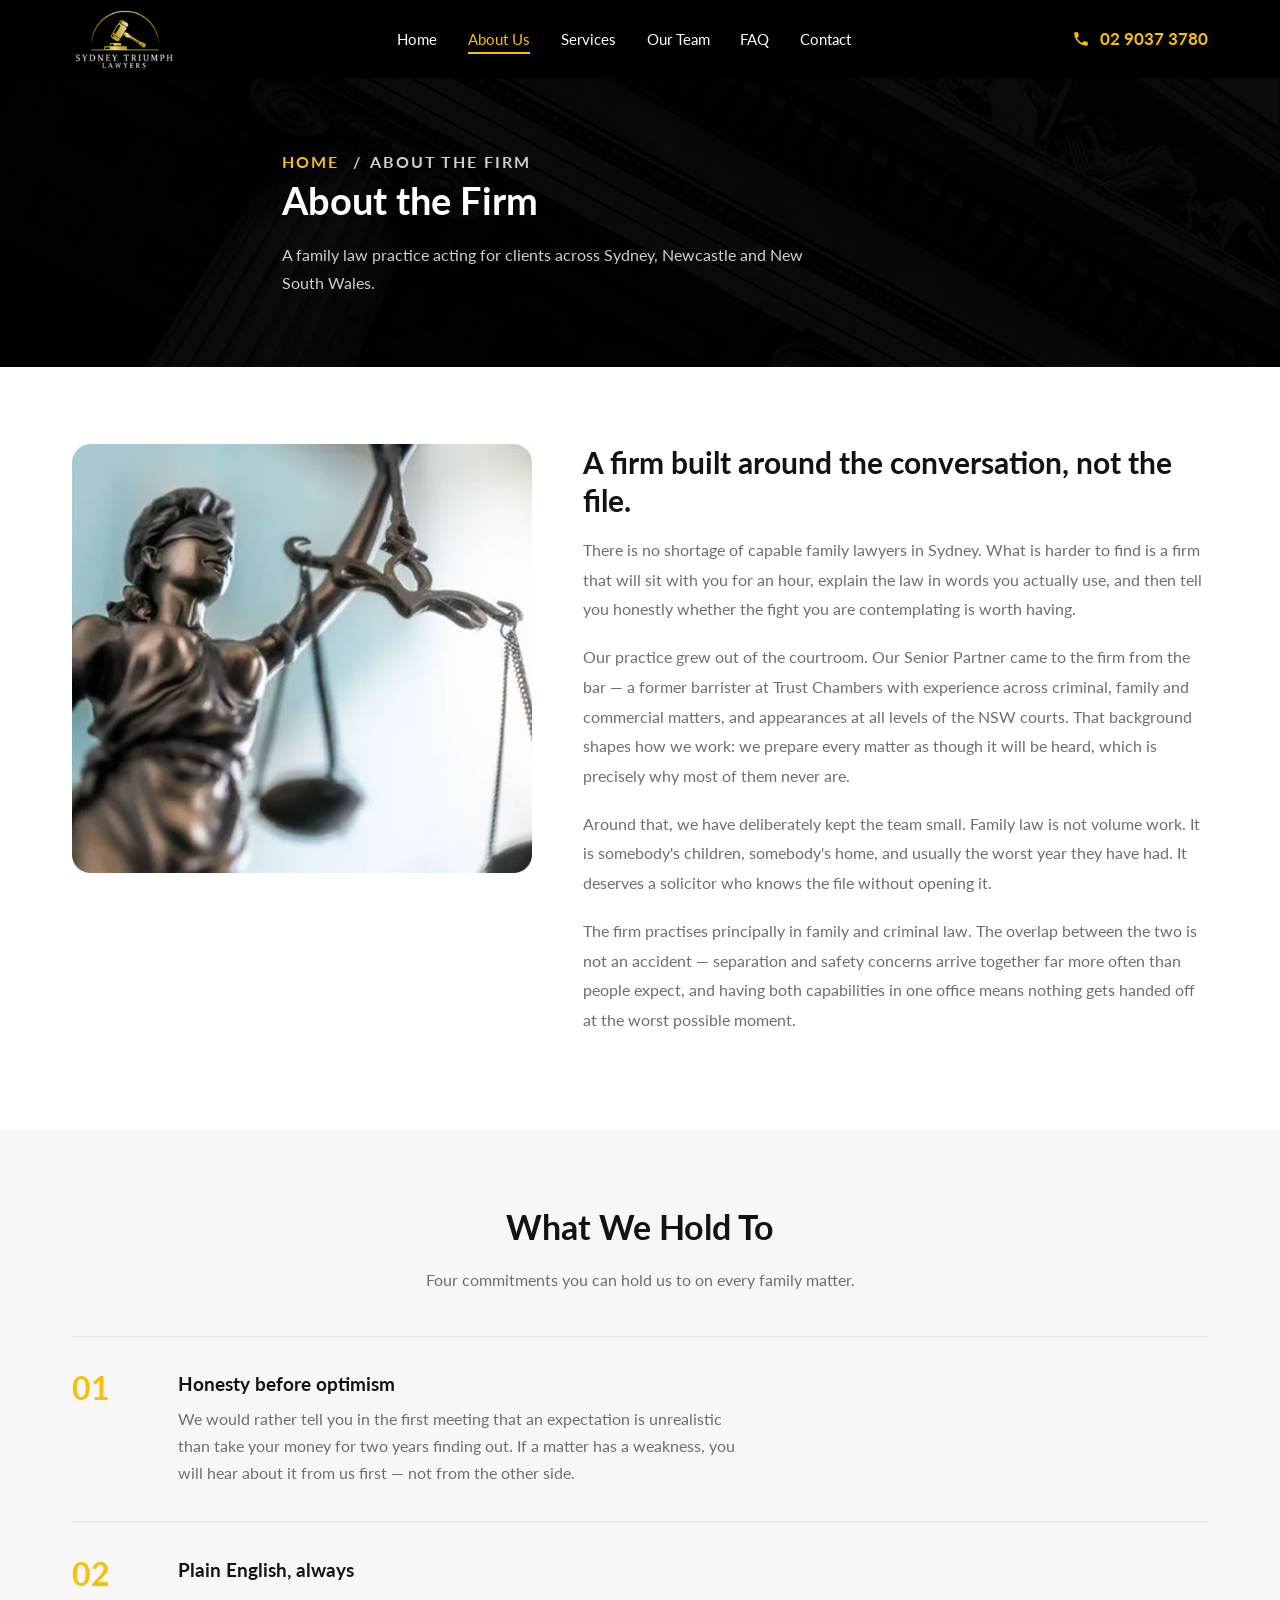
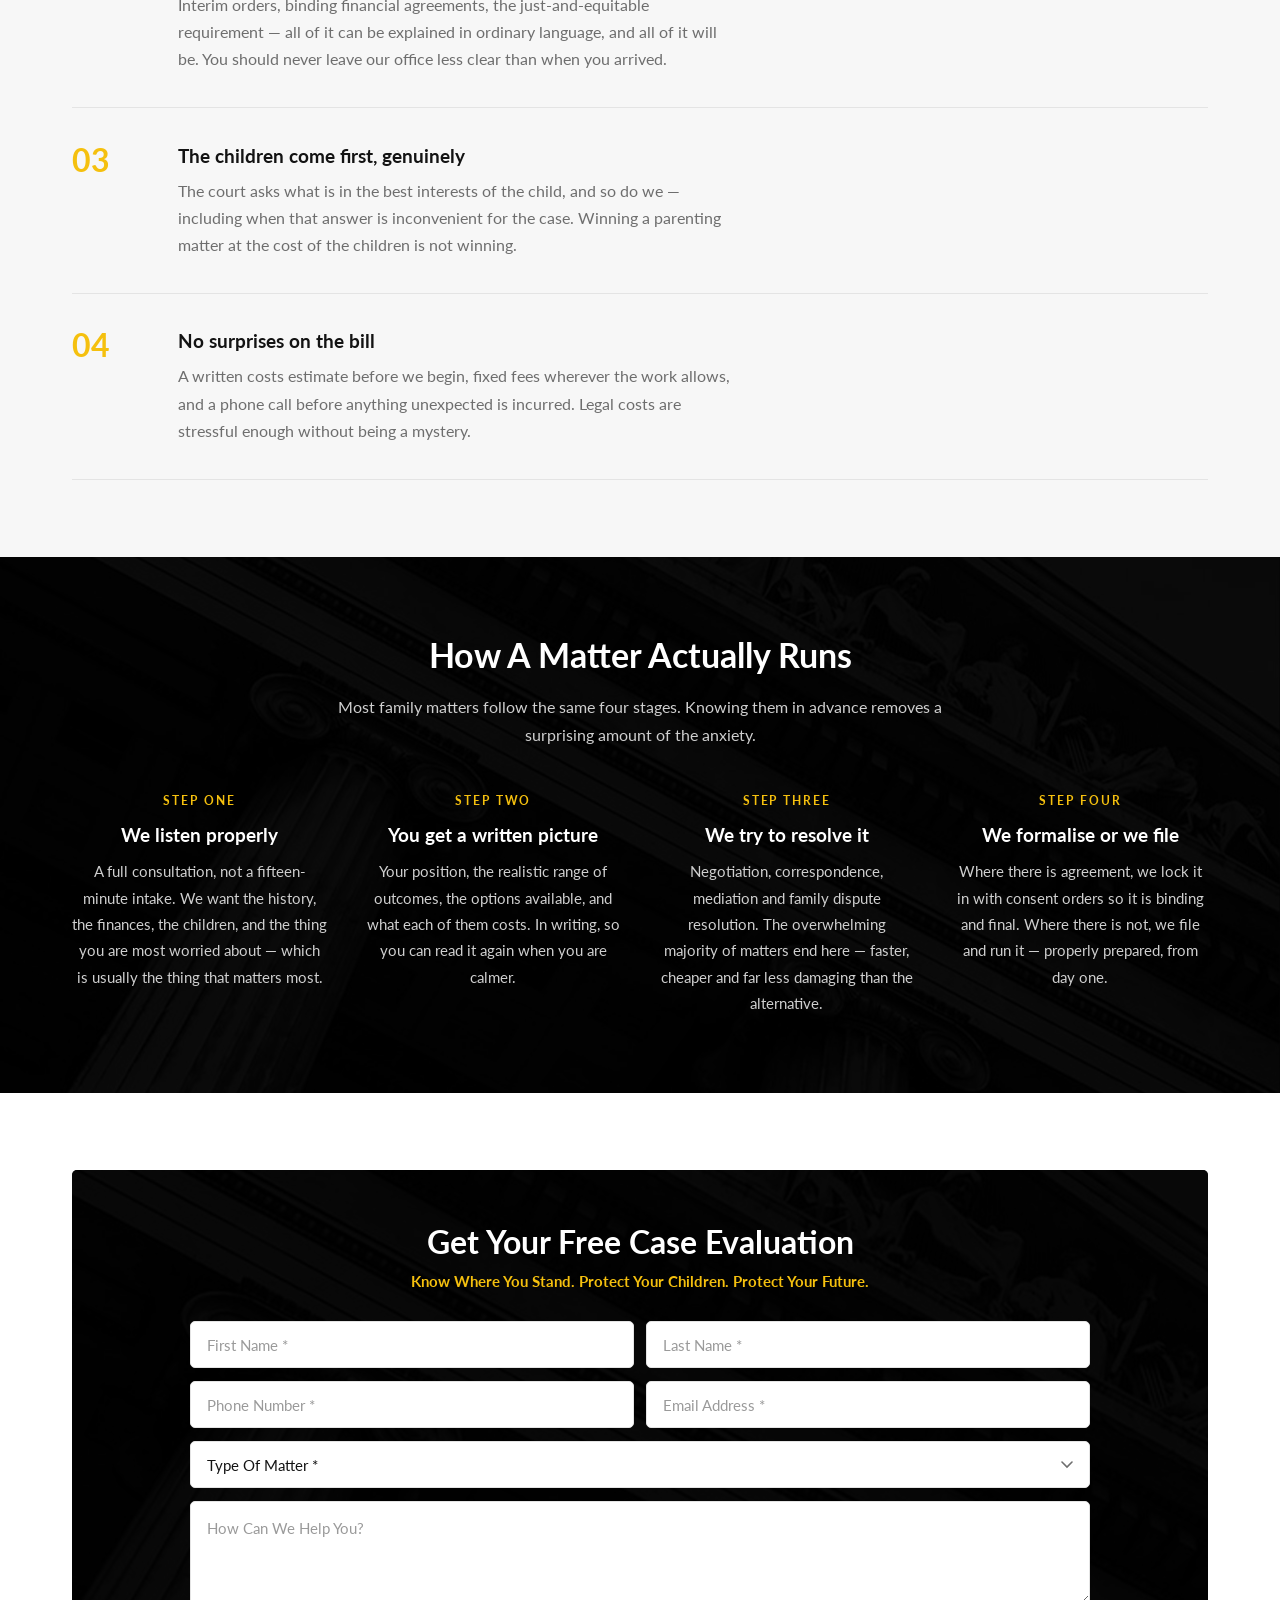
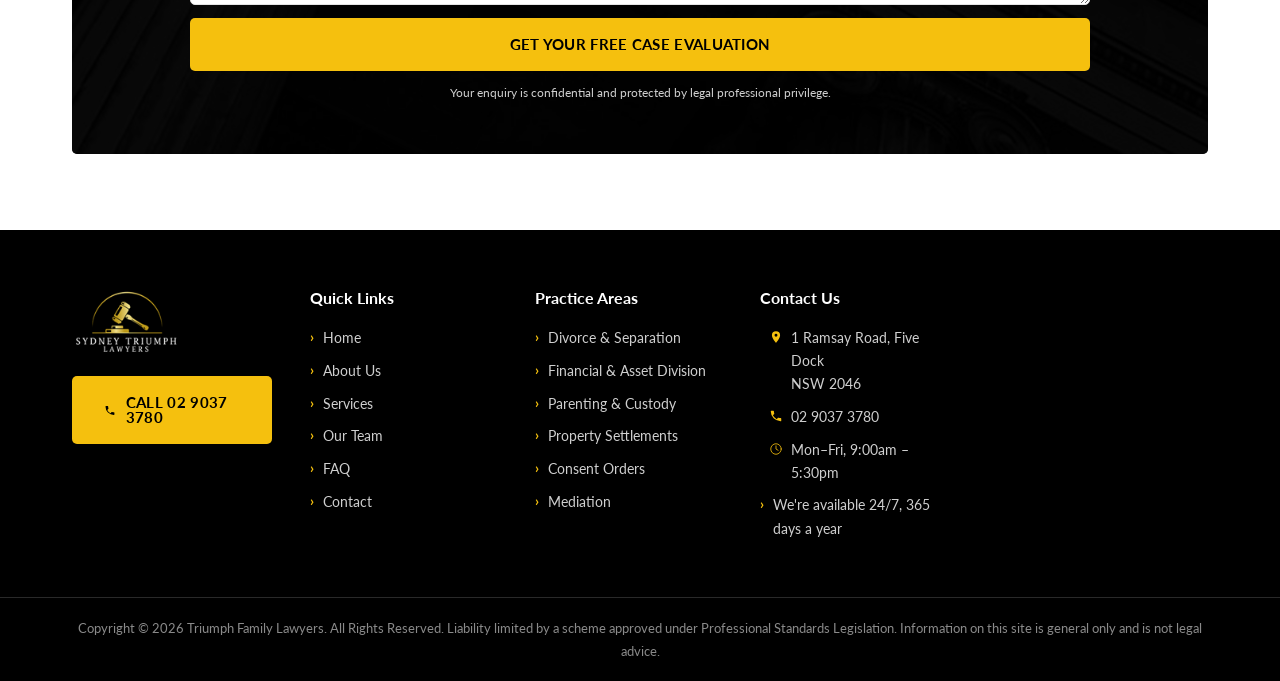
==== about-the-firm/index.html @ 1bc76409 "Replace the intro image placeholders The homepage and About page were showing a dark "image to be su" ====
<!DOCTYPE html>
<html lang="en-US">
<head>
<meta charset="UTF-8">
<meta name="viewport" content="width=device-width, initial-scale=1">
<link rel="profile" href="https://gmpg.org/xfn/11">
<title>About the Firm &#8211; Triumph Family Lawyers</title>
<meta name='robots' content='max-image-preview:large' />
<meta name="robots" content="noindex, nofollow, noarchive">
<link rel='dns-prefetch' href='http://fonts.googleapis.com/' />
<link href='https://fonts.gstatic.com' crossorigin rel='preconnect' />
<style id="wp-img-auto-sizes-contain-inline-css">
img:is([sizes=auto i],[sizes^="auto," i]){contain-intrinsic-size:3000px 1500px}
/*# sourceURL=wp-img-auto-sizes-contain-inline-css */
</style>
<style id="wp-emoji-styles-inline-css">

	img.wp-smiley, img.emoji {
		display: inline !important;
		border: none !important;
		box-shadow: none !important;
		height: 1em !important;
		width: 1em !important;
		margin: 0 0.07em !important;
		vertical-align: -0.1em !important;
		background: none !important;
		padding: 0 !important;
	}
/*# sourceURL=wp-emoji-styles-inline-css */
</style>
<style id="wp-block-library-inline-css">
/**
 * Colors
 */
/**
 * Typography
 */
/**
 * SCSS Variables.
 *
 * Please use variables from this sheet to ensure consistency across the UI.
 * Don't add to this sheet unless you're pretty sure the value will be reused in many places.
 * For example, don't add rules to this sheet that affect block visuals. It's purely for UI.
 */
/**
 * Fonts & basic variables.
 */
/**
 * Typography
 */
/**
 * Grid System.
 * https://make.wordpress.org/design/2019/10/31/proposal-a-consistent-spacing-system-for-wordpress/
 */
/**
 * Radius scale.
 */
/**
 * Elevation scale.
 */
/**
 * Dimensions.
 */
/**
 * Mobile specific styles
 */
/**
 * Editor styles.
 */
/**
 * Block & Editor UI.
 */
/**
 * Block paddings.
 */
/**
 * React Native specific.
 * These variables do not appear to be used anywhere else.
 */
/**
 * Breakpoints & Media Queries
 */
/**
*  Converts a hex value into the rgb equivalent.
*
* @param {string} hex - the hexadecimal value to convert
* @return {string} comma separated rgb values
*/
/**
 * Long content fade mixin
 *
 * Creates a fading overlay to signify that the content is longer
 * than the space allows.
 */
/**
 * Breakpoint mixins
 */
/**
 * Focus styles.
 */
/**
 * Applies editor left position to the selector passed as argument
 */
/**
 * Styles that are reused verbatim in a few places
 */
/**
 * Allows users to opt-out of animations via OS-level preferences.
 */
/**
 * Reset default styles for JavaScript UI based pages.
 * This is a WP-admin agnostic reset
 */
/**
 * Reset the WP Admin page styles for Gutenberg-like pages.
 */
/**
 * Creates a checkerboard pattern background to indicate transparency.
 * @param {String} $size - The size of the squares in the checkerboard pattern. Default is 12px.
 */
:root {
  --wp-block-synced-color: #7a00df;
  --wp-block-synced-color--rgb: 122, 0, 223;
  --wp-bound-block-color: var(--wp-block-synced-color);
  --wp-editor-canvas-background: #ddd;
  --wp-admin-theme-color: #007cba;
  --wp-admin-theme-color--rgb: 0, 124, 186;
  --wp-admin-theme-color-darker-10: rgb(0, 107, 160.5);
  --wp-admin-theme-color-darker-10--rgb: 0, 107, 160.5;
  --wp-admin-theme-color-darker-20: #005a87;
  --wp-admin-theme-color-darker-20--rgb: 0, 90, 135;
  --wp-admin-border-width-focus: 2px;
}
@media (min-resolution: 192dpi) {
  :root {
    --wp-admin-border-width-focus: 1.5px;
  }
}

/**
 * Element styles.
 */
.wp-element-button {
  cursor: pointer;
}

:root .has-very-light-gray-background-color {
  background-color: #eee;
}
:root .has-very-dark-gray-background-color {
  background-color: #313131;
}
:root .has-very-light-gray-color {
  color: #eee;
}
:root .has-very-dark-gray-color {
  color: #313131;
}
:root {
  /* stylelint-disable @stylistic/function-comma-space-after -- We can not use spacing because of WP multi site kses rule. */
}
:root .has-vivid-green-cyan-to-vivid-cyan-blue-gradient-background {
  background: linear-gradient(135deg, rgb(0, 208, 132) 0%, rgb(6, 147, 227) 100%);
}
:root .has-purple-crush-gradient-background {
  background: linear-gradient(135deg, rgb(52, 226, 228) 0%, rgb(71, 33, 251) 50%, rgb(171, 29, 254) 100%);
}
:root .has-hazy-dawn-gradient-background {
  background: linear-gradient(135deg, rgb(250, 172, 168) 0%, rgb(218, 208, 236) 100%);
}
:root .has-subdued-olive-gradient-background {
  background: linear-gradient(135deg, rgb(250, 250, 225) 0%, rgb(103, 166, 113) 100%);
}
:root .has-atomic-cream-gradient-background {
  background: linear-gradient(135deg, rgb(253, 215, 154) 0%, rgb(0, 74, 89) 100%);
}
:root .has-nightshade-gradient-background {
  background: linear-gradient(135deg, rgb(51, 9, 104) 0%, rgb(49, 205, 207) 100%);
}
:root .has-midnight-gradient-background {
  background: linear-gradient(135deg, rgb(2, 3, 129) 0%, rgb(40, 116, 252) 100%);
}
:root {
  /* stylelint-enable @stylistic/function-comma-space-after */
  --wp--preset--font-size--normal: 16px;
  --wp--preset--font-size--huge: 42px;
}

.has-regular-font-size {
  font-size: 1em;
}

.has-larger-font-size {
  font-size: 2.625em;
}

.has-normal-font-size {
  font-size: var(--wp--preset--font-size--normal);
}

.has-huge-font-size {
  font-size: var(--wp--preset--font-size--huge);
}

:root .has-text-align-center {
  text-align: center;
}

:root .has-text-align-left {
  /*rtl:ignore*/
  text-align: left;
}

:root .has-text-align-right {
  /*rtl:ignore*/
  text-align: right;
}

.has-fit-text {
  white-space: nowrap !important;
}

#end-resizable-editor-section {
  display: none;
}

.aligncenter {
  clear: both;
}

.items-justified-left {
  justify-content: flex-start;
}

.items-justified-center {
  justify-content: center;
}

.items-justified-right {
  justify-content: flex-end;
}

.items-justified-space-between {
  justify-content: space-between;
}

.screen-reader-text {
  border: 0;
  clip-path: inset(50%);
  height: 1px;
  margin: -1px;
  overflow: hidden;
  padding: 0;
  position: absolute;
  width: 1px;
  word-wrap: normal !important;
}

.screen-reader-text:focus {
  background-color: #ddd;
  clip-path: none;
  color: #444;
  display: block;
  font-size: 1em;
  height: auto;
  left: 5px;
  line-height: normal;
  padding: 15px 23px 14px;
  text-decoration: none;
  top: 5px;
  width: auto;
  z-index: 100000;
}

/**
 * The following provide a simple means of applying a default border style when
 * a user first makes a selection in the border block support panel.
 * This prevents issues such as where the user could set a border width
 * and see no border due there being no border style set.
 *
 * This is intended to be removed once intelligent defaults can be set while
 * making border selections via the block support.
 *
 * See: https://github.com/WordPress/gutenberg/pull/33743
 */
html :where(.has-border-color) {
  border-style: solid;
}

html :where([style*=border-color]) {
  border-style: solid;
}

html :where([style*=border-top-color]) {
  border-top-style: solid;
}

html :where([style*=border-right-color]) {
  /*rtl:ignore*/
  border-right-style: solid;
}

html :where([style*=border-bottom-color]) {
  border-bottom-style: solid;
}

html :where([style*=border-left-color]) {
  /*rtl:ignore*/
  border-left-style: solid;
}

html :where([style*=border-width]) {
  border-style: solid;
}

html :where([style*=border-top-width]) {
  border-top-style: solid;
}

html :where([style*=border-right-width]) {
  /*rtl:ignore*/
  border-right-style: solid;
}

html :where([style*=border-bottom-width]) {
  border-bottom-style: solid;
}

html :where([style*=border-left-width]) {
  /*rtl:ignore*/
  border-left-style: solid;
}

/**
 * Provide baseline responsiveness for images.
 */
html :where(img[class*=wp-image-]) {
  height: auto;
  max-width: 100%;
}

/**
 * Reset user agent styles for figure element margins.
 */
:where(figure) {
  margin: 0 0 1em 0;
}

html :where(.is-position-sticky) {
  /* stylelint-disable length-zero-no-unit -- 0px is set explicitly so that it can be used in a calc value. */
  --wp-admin--admin-bar--position-offset: var(--wp-admin--admin-bar--height, 0px);
  /* stylelint-enable length-zero-no-unit */
}

@media screen and (max-width: 600px) {
  html :where(.is-position-sticky) {
    /* stylelint-disable length-zero-no-unit -- 0px is set explicitly so that it can be used in a calc value. */
    --wp-admin--admin-bar--position-offset: 0px;
    /* stylelint-enable length-zero-no-unit */
  }
}

/*# sourceURL=/wp-includes/css/dist/block-library/common.css */
</style>
<style id="classic-theme-styles-inline-css">
/**
 * These rules are needed for backwards compatibility.
 * They should match the button element rules in the base theme.json file.
 */
.wp-block-button__link {
	color: #ffffff;
	background-color: #32373c;
	border-radius: 9999px; /* 100% causes an oval, but any explicit but really high value retains the pill shape. */

	/* This needs a low specificity so it won't override the rules from the button element if defined in theme.json. */
	box-shadow: none;
	text-decoration: none;

	/* The extra 2px are added to size solids the same as the outline versions.*/
	padding: calc(0.667em + 2px) calc(1.333em + 2px);

	font-size: 1.125em;
}

.wp-block-file__button {
	background: #32373c;
	color: #ffffff;
	text-decoration: none;
}

/*# sourceURL=/wp-includes/css/classic-themes.css */
</style>

<style id="global-styles-inline-css">
:root{--wp--preset--aspect-ratio--square: 1;--wp--preset--aspect-ratio--4-3: 4/3;--wp--preset--aspect-ratio--3-4: 3/4;--wp--preset--aspect-ratio--3-2: 3/2;--wp--preset--aspect-ratio--2-3: 2/3;--wp--preset--aspect-ratio--16-9: 16/9;--wp--preset--aspect-ratio--9-16: 9/16;--wp--preset--color--black: #000000;--wp--preset--color--cyan-bluish-gray: #abb8c3;--wp--preset--color--white: #ffffff;--wp--preset--color--pale-pink: #f78da7;--wp--preset--color--vivid-red: #cf2e2e;--wp--preset--color--luminous-vivid-orange: #ff6900;--wp--preset--color--luminous-vivid-amber: #fcb900;--wp--preset--color--light-green-cyan: #7bdcb5;--wp--preset--color--vivid-green-cyan: #00d084;--wp--preset--color--pale-cyan-blue: #8ed1fc;--wp--preset--color--vivid-cyan-blue: #0693e3;--wp--preset--color--vivid-purple: #9b51e0;--wp--preset--gradient--vivid-cyan-blue-to-vivid-purple: linear-gradient(135deg,rgb(6,147,227) 0%,rgb(155,81,224) 100%);--wp--preset--gradient--light-green-cyan-to-vivid-green-cyan: linear-gradient(135deg,rgb(122,220,180) 0%,rgb(0,208,130) 100%);--wp--preset--gradient--luminous-vivid-amber-to-luminous-vivid-orange: linear-gradient(135deg,rgb(252,185,0) 0%,rgb(255,105,0) 100%);--wp--preset--gradient--luminous-vivid-orange-to-vivid-red: linear-gradient(135deg,rgb(255,105,0) 0%,rgb(207,46,46) 100%);--wp--preset--gradient--very-light-gray-to-cyan-bluish-gray: linear-gradient(135deg,rgb(238,238,238) 0%,rgb(169,184,195) 100%);--wp--preset--gradient--cool-to-warm-spectrum: linear-gradient(135deg,rgb(74,234,220) 0%,rgb(151,120,209) 20%,rgb(207,42,186) 40%,rgb(238,44,130) 60%,rgb(251,105,98) 80%,rgb(254,248,76) 100%);--wp--preset--gradient--blush-light-purple: linear-gradient(135deg,rgb(255,206,236) 0%,rgb(152,150,240) 100%);--wp--preset--gradient--blush-bordeaux: linear-gradient(135deg,rgb(254,205,165) 0%,rgb(254,45,45) 50%,rgb(107,0,62) 100%);--wp--preset--gradient--luminous-dusk: linear-gradient(135deg,rgb(255,203,112) 0%,rgb(199,81,192) 50%,rgb(65,88,208) 100%);--wp--preset--gradient--pale-ocean: linear-gradient(135deg,rgb(255,245,203) 0%,rgb(182,227,212) 50%,rgb(51,167,181) 100%);--wp--preset--gradient--electric-grass: linear-gradient(135deg,rgb(202,248,128) 0%,rgb(113,206,126) 100%);--wp--preset--gradient--midnight: linear-gradient(135deg,rgb(2,3,129) 0%,rgb(40,116,252) 100%);--wp--preset--font-size--small: 13px;--wp--preset--font-size--medium: 20px;--wp--preset--font-size--large: 36px;--wp--preset--font-size--x-large: 42px;--wp--preset--spacing--20: 0.44rem;--wp--preset--spacing--30: 0.67rem;--wp--preset--spacing--40: 1rem;--wp--preset--spacing--50: 1.5rem;--wp--preset--spacing--60: 2.25rem;--wp--preset--spacing--70: 3.38rem;--wp--preset--spacing--80: 5.06rem;--wp--preset--shadow--natural: 6px 6px 9px rgba(0, 0, 0, 0.2);--wp--preset--shadow--deep: 12px 12px 50px rgba(0, 0, 0, 0.4);--wp--preset--shadow--sharp: 6px 6px 0px rgba(0, 0, 0, 0.2);--wp--preset--shadow--outlined: 6px 6px 0px -3px rgb(255, 255, 255), 6px 6px rgb(0, 0, 0);--wp--preset--shadow--crisp: 6px 6px 0px rgb(0, 0, 0);}:where(body) { margin: 0; }:where(.is-layout-flex){gap: 0.5em;}:where(.is-layout-grid){gap: 0.5em;}body .is-layout-flex{display: flex;}.is-layout-flex{flex-wrap: wrap;align-items: center;}.is-layout-flex > :is(*, div){margin: 0;}body .is-layout-grid{display: grid;}.is-layout-grid > :is(*, div){margin: 0;}body{padding-top: 0px;padding-right: 0px;padding-bottom: 0px;padding-left: 0px;}:root :where(.wp-element-button, .wp-block-button__link){background-color: #32373c;border-width: 0;color: #fff;font-family: inherit;font-size: inherit;font-style: inherit;font-weight: inherit;letter-spacing: inherit;line-height: inherit;padding-top: calc(0.667em + 2px);padding-right: calc(1.333em + 2px);padding-bottom: calc(0.667em + 2px);padding-left: calc(1.333em + 2px);text-decoration: none;text-transform: inherit;}.has-black-color{color: var(--wp--preset--color--black) !important;}.has-cyan-bluish-gray-color{color: var(--wp--preset--color--cyan-bluish-gray) !important;}.has-white-color{color: var(--wp--preset--color--white) !important;}.has-pale-pink-color{color: var(--wp--preset--color--pale-pink) !important;}.has-vivid-red-color{color: var(--wp--preset--color--vivid-red) !important;}.has-luminous-vivid-orange-color{color: var(--wp--preset--color--luminous-vivid-orange) !important;}.has-luminous-vivid-amber-color{color: var(--wp--preset--color--luminous-vivid-amber) !important;}.has-light-green-cyan-color{color: var(--wp--preset--color--light-green-cyan) !important;}.has-vivid-green-cyan-color{color: var(--wp--preset--color--vivid-green-cyan) !important;}.has-pale-cyan-blue-color{color: var(--wp--preset--color--pale-cyan-blue) !important;}.has-vivid-cyan-blue-color{color: var(--wp--preset--color--vivid-cyan-blue) !important;}.has-vivid-purple-color{color: var(--wp--preset--color--vivid-purple) !important;}.has-black-background-color{background-color: var(--wp--preset--color--black) !important;}.has-cyan-bluish-gray-background-color{background-color: var(--wp--preset--color--cyan-bluish-gray) !important;}.has-white-background-color{background-color: var(--wp--preset--color--white) !important;}.has-pale-pink-background-color{background-color: var(--wp--preset--color--pale-pink) !important;}.has-vivid-red-background-color{background-color: var(--wp--preset--color--vivid-red) !important;}.has-luminous-vivid-orange-background-color{background-color: var(--wp--preset--color--luminous-vivid-orange) !important;}.has-luminous-vivid-amber-background-color{background-color: var(--wp--preset--color--luminous-vivid-amber) !important;}.has-light-green-cyan-background-color{background-color: var(--wp--preset--color--light-green-cyan) !important;}.has-vivid-green-cyan-background-color{background-color: var(--wp--preset--color--vivid-green-cyan) !important;}.has-pale-cyan-blue-background-color{background-color: var(--wp--preset--color--pale-cyan-blue) !important;}.has-vivid-cyan-blue-background-color{background-color: var(--wp--preset--color--vivid-cyan-blue) !important;}.has-vivid-purple-background-color{background-color: var(--wp--preset--color--vivid-purple) !important;}.has-black-border-color{border-color: var(--wp--preset--color--black) !important;}.has-cyan-bluish-gray-border-color{border-color: var(--wp--preset--color--cyan-bluish-gray) !important;}.has-white-border-color{border-color: var(--wp--preset--color--white) !important;}.has-pale-pink-border-color{border-color: var(--wp--preset--color--pale-pink) !important;}.has-vivid-red-border-color{border-color: var(--wp--preset--color--vivid-red) !important;}.has-luminous-vivid-orange-border-color{border-color: var(--wp--preset--color--luminous-vivid-orange) !important;}.has-luminous-vivid-amber-border-color{border-color: var(--wp--preset--color--luminous-vivid-amber) !important;}.has-light-green-cyan-border-color{border-color: var(--wp--preset--color--light-green-cyan) !important;}.has-vivid-green-cyan-border-color{border-color: var(--wp--preset--color--vivid-green-cyan) !important;}.has-pale-cyan-blue-border-color{border-color: var(--wp--preset--color--pale-cyan-blue) !important;}.has-vivid-cyan-blue-border-color{border-color: var(--wp--preset--color--vivid-cyan-blue) !important;}.has-vivid-purple-border-color{border-color: var(--wp--preset--color--vivid-purple) !important;}.has-vivid-cyan-blue-to-vivid-purple-gradient-background{background: var(--wp--preset--gradient--vivid-cyan-blue-to-vivid-purple) !important;}.has-light-green-cyan-to-vivid-green-cyan-gradient-background{background: var(--wp--preset--gradient--light-green-cyan-to-vivid-green-cyan) !important;}.has-luminous-vivid-amber-to-luminous-vivid-orange-gradient-background{background: var(--wp--preset--gradient--luminous-vivid-amber-to-luminous-vivid-orange) !important;}.has-luminous-vivid-orange-to-vivid-red-gradient-background{background: var(--wp--preset--gradient--luminous-vivid-orange-to-vivid-red) !important;}.has-very-light-gray-to-cyan-bluish-gray-gradient-background{background: var(--wp--preset--gradient--very-light-gray-to-cyan-bluish-gray) !important;}.has-cool-to-warm-spectrum-gradient-background{background: var(--wp--preset--gradient--cool-to-warm-spectrum) !important;}.has-blush-light-purple-gradient-background{background: var(--wp--preset--gradient--blush-light-purple) !important;}.has-blush-bordeaux-gradient-background{background: var(--wp--preset--gradient--blush-bordeaux) !important;}.has-luminous-dusk-gradient-background{background: var(--wp--preset--gradient--luminous-dusk) !important;}.has-pale-ocean-gradient-background{background: var(--wp--preset--gradient--pale-ocean) !important;}.has-electric-grass-gradient-background{background: var(--wp--preset--gradient--electric-grass) !important;}.has-midnight-gradient-background{background: var(--wp--preset--gradient--midnight) !important;}.has-small-font-size{font-size: var(--wp--preset--font-size--small) !important;}.has-medium-font-size{font-size: var(--wp--preset--font-size--medium) !important;}.has-large-font-size{font-size: var(--wp--preset--font-size--large) !important;}.has-x-large-font-size{font-size: var(--wp--preset--font-size--x-large) !important;}
/*# sourceURL=global-styles-inline-css */
</style>

<link rel='stylesheet' id='tfl-fonts-css' href='https://fonts.googleapis.com/css2?family=Lato:ital,wght@0,300;0,400;0,700;0,900;1,400&#038;display=swap' media='all' />
<link rel='stylesheet' id='tfl-theme-css' href='../wp-content/themes/triumph-family-law/assets/css/theme.css' media='all' />
<link rel='stylesheet' id='tfl-wp-css' href='../wp-content/themes/triumph-family-law/assets/css/wordpress.css' media='all' />
<link rel='stylesheet' id='tfl-style-css' href='../wp-content/themes/triumph-family-law/style.css' media='all' />
<meta name="generator" content="WordPress 7.0.4" />
<link rel="canonical" href="index.html" />
<link rel="icon" href="data:image/svg+xml,%3Csvg%20xmlns%3D%27http%3A%2F%2Fwww.w3.org%2F2000%2Fsvg%27%20viewBox%3D%270%200%2032%2032%27%3E%3Crect%20width%3D%2732%27%20height%3D%2732%27%20fill%3D%27%2523000%27%2F%3E%3Cpath%20d%3D%27M9%2010.5h14M16%2010.5v12%27%20stroke%3D%27%2523F5C00E%27%20stroke-width%3D%272.8%27%20stroke-linecap%3D%27round%27%2F%3E%3C%2Fsvg%3E">
<noscript><style>.rv{opacity:1;transform:none}</style></noscript>
<style id="core-block-supports-inline-css">
/**
 * Core styles: block-supports
 */

/*# sourceURL=core-block-supports-inline-css */
</style>

</head>

<body class="wp-singular page-template page-template-page-templates page-template-template-about page-template-page-templatestemplate-about-php page page-id-7 wp-embed-responsive wp-theme-triumph-family-law">

<a class="skip-link sr" href="index.html#content">Skip to content</a>


<header class="masthead">
	<div class="shell masthead__in">

					<a class="logo" href="../index.html" rel="home">
				<img src="../wp-content/themes/triumph-family-law/assets/images/main-logo.png"
				     alt="Triumph Family Lawyers" width="136" height="85">
			</a>
		
		
			<nav id="nav" class="nav" aria-label="Primary"><ul id="menu-primary" class="nav__list"><li id="menu-item-11" class="menu-item menu-item-type-post_type menu-item-object-page menu-item-home menu-item-11"><a href="../index.html">Home</a></li>
<li id="menu-item-12" class="menu-item menu-item-type-post_type menu-item-object-page current-menu-item page_item page-item-7 current_page_item menu-item-12"><a href="index.html" aria-current="page">About Us</a></li>
<li id="menu-item-13" class="menu-item menu-item-type-post_type menu-item-object-page menu-item-13"><a href="../family-law-services/index.html">Services</a></li>
<li id="menu-item-14" class="menu-item menu-item-type-post_type menu-item-object-page menu-item-14"><a href="../our-team/index.html">Our Team</a></li>
<li id="menu-item-15" class="menu-item menu-item-type-post_type menu-item-object-page menu-item-15"><a href="../faq/index.html">FAQ</a></li>
<li id="menu-item-16" class="menu-item menu-item-type-post_type menu-item-object-page menu-item-16"><a href="../contact/index.html">Contact</a></li>
</ul></nav>
		
		<a class="callnum" href="tel:+61290373780">
			<svg class="" width="18" height="18" viewBox="0 0 24 24" fill="currentColor" aria-hidden="true" focusable="false"><path d="M6.6 10.8a15.1 15.1 0 0 0 6.6 6.6l2.2-2.2c.3-.3.7-.4 1-.2 1.1.4 2.3.6 3.6.6.6 0 1 .4 1 1V20c0 .6-.4 1-1 1A17 17 0 0 1 3 4c0-.6.4-1 1-1h3.4c.6 0 1 .4 1 1 0 1.2.2 2.4.6 3.6.1.3 0 .7-.2 1l-2.2 2.2z"/></svg>			02 9037 3780		</a>

					<button class="burger" type="button" aria-label="Menu" aria-expanded="false" aria-controls="nav">
				<span></span><span></span><span></span>
			</button>
		
	</div>
</header>

<main id="content">

<section class="banner" style="background-image:url('../wp-content/themes/triumph-family-law/assets/images/sections-bg.jpg')">
	<div class="shell banner__in">
					<p class="crumbs">
				<a href="../index.html">Home</a>
				<span>/</span>About the Firm			</p>
		
		<h1>About the Firm</h1>

					<p>A family law practice acting for clients across Sydney, Newcastle and New South Wales.</p>
			</div>
</section>

	<section class="band">
		<div class="shell intro">

			<div class="intro__media rv">
														<img src="../wp-content/themes/triumph-family-law/assets/images/intro.jpg"
					     alt="Triumph Family Lawyers" loading="lazy">
							</div>

			<div class="intro__body prose rv rv-d1">
				
					<h2>A firm built around the conversation, not the file.</h2>

					<p>There is no shortage of capable family lawyers in Sydney. What is harder to find is a firm that will sit with you for an hour, explain the law in words you actually use, and then tell you honestly whether the fight you are contemplating is worth having.</p>

					<p>Our practice grew out of the courtroom. Our Senior Partner came to the firm from the bar — a former barrister at Trust Chambers with experience across criminal, family and commercial matters, and appearances at all levels of the NSW courts. That background shapes how we work: we prepare every matter as though it will be heard, which is precisely why most of them never are.</p>

					<p>Around that, we have deliberately kept the team small. Family law is not volume work. It is somebody&#039;s children, somebody&#039;s home, and usually the worst year they have had. It deserves a solicitor who knows the file without opening it.</p>

					<p>The firm practises principally in family and criminal law. The overlap between the two is not an accident — separation and safety concerns arrive together far more often than people expect, and having both capabilities in one office means nothing gets handed off at the worst possible moment.</p>

							</div>

		</div>
	</section>

	
<section class="band band--grey">
	<div class="shell">
		<h2 class="h2 rv">What We Hold To</h2>
		<p class="sub rv rv-d1">Four commitments you can hold us to on every family matter.</p>

		<div class="values">
							<div class="value rv rv-d0">
					<span class="value__n">01</span>
					<div>
						<h3>Honesty before optimism</h3>
						<p>We would rather tell you in the first meeting that an expectation is unrealistic than take your money for two years finding out. If a matter has a weakness, you will hear about it from us first — not from the other side.</p>
					</div>
				</div>
							<div class="value rv rv-d1">
					<span class="value__n">02</span>
					<div>
						<h3>Plain English, always</h3>
						<p>Interim orders, binding financial agreements, the just-and-equitable requirement — all of it can be explained in ordinary language, and all of it will be. You should never leave our office less clear than when you arrived.</p>
					</div>
				</div>
							<div class="value rv rv-d2">
					<span class="value__n">03</span>
					<div>
						<h3>The children come first, genuinely</h3>
						<p>The court asks what is in the best interests of the child, and so do we — including when that answer is inconvenient for the case. Winning a parenting matter at the cost of the children is not winning.</p>
					</div>
				</div>
							<div class="value rv rv-d3">
					<span class="value__n">04</span>
					<div>
						<h3>No surprises on the bill</h3>
						<p>A written costs estimate before we begin, fixed fees wherever the work allows, and a phone call before anything unexpected is incurred. Legal costs are stressful enough without being a mystery.</p>
					</div>
				</div>
					</div>
	</div>
</section>

<section class="band band--dark" style="background-image:url('../wp-content/themes/triumph-family-law/assets/images/sections-bg.jpg')">
	<div class="shell">
		<h2 class="h2 rv">How A Matter Actually Runs</h2>
		<p class="sub rv rv-d1">Most family matters follow the same four stages. Knowing them in advance removes a surprising amount of the anxiety.</p>

		<div class="why why--4">
							<div class="why__item rv rv-d0">
					<span class="why__n">Step one</span>
					<h3>We listen properly</h3>
					<p>A full consultation, not a fifteen-minute intake. We want the history, the finances, the children, and the thing you are most worried about — which is usually the thing that matters most.</p>
				</div>
							<div class="why__item rv rv-d1">
					<span class="why__n">Step two</span>
					<h3>You get a written picture</h3>
					<p>Your position, the realistic range of outcomes, the options available, and what each of them costs. In writing, so you can read it again when you are calmer.</p>
				</div>
							<div class="why__item rv rv-d2">
					<span class="why__n">Step three</span>
					<h3>We try to resolve it</h3>
					<p>Negotiation, correspondence, mediation and family dispute resolution. The overwhelming majority of matters end here — faster, cheaper and far less damaging than the alternative.</p>
				</div>
							<div class="why__item rv rv-d3">
					<span class="why__n">Step four</span>
					<h3>We formalise or we file</h3>
					<p>Where there is agreement, we lock it in with consent orders so it is binding and final. Where there is not, we file and run it — properly prepared, from day one.</p>
				</div>
					</div>
	</div>
</section>


<section class="band" id="enquiry-footer">
	<div class="shell">
		<div class="finalcta rv" style="background-image:url('../wp-content/themes/triumph-family-law/assets/images/case-evaluation-bg.jpg')">
			<div class="finalcta__in">
				<h2>Get Your Free Case Evaluation</h2>

									<p class="finalcta__sub">Know Where You Stand. Protect Your Children. Protect Your Future.</p>
				
					<form class="form" action="#" method="post" data-enquiry novalidate>

		<input type="hidden" name="action" value="tfl_enquiry">
		<input type="hidden" name="tfl_source" value="about">
		<input type="hidden" name="tfl_redirect" value="#">
		<input type="hidden" id="tfl_nonce" name="tfl_nonce" value="f5fb80e2a2" /><input type="hidden" name="_wp_http_referer" value="/about-the-firm/" />
				<div class="tfl-hp" aria-hidden="true">
			<label for="ab-website">Website</label>
			<input id="ab-website" type="text" name="tfl_website" tabindex="-1" autocomplete="off">
		</div>

		<div class="form__ok" role="status">
			Thank you — your enquiry has been sent. One of our family lawyers will contact you shortly.			For urgent matters call 02 9037 3780.		</div>

		
		<div class="form__row">
			<label class="sr" for="ab-first">First name</label>
			<input id="ab-first" name="first_name" type="text" placeholder="First Name *" autocomplete="given-name" required>

			<label class="sr" for="ab-last">Last name</label>
			<input id="ab-last" name="last_name" type="text" placeholder="Last Name *" autocomplete="family-name" required>
		</div>

		<div class="form__row">
			<label class="sr" for="ab-phone">Phone number</label>
			<input id="ab-phone" name="phone" type="tel" placeholder="Phone Number *" autocomplete="tel" required>

			<label class="sr" for="ab-email">Email address</label>
			<input id="ab-email" name="email" type="email" placeholder="Email Address *" autocomplete="email" required>
		</div>

		<label class="sr" for="ab-matter">Type of matter</label>
		<select id="ab-matter" name="matter" required>
			<option value="" selected disabled>Type Of Matter *</option>
							<option value="Divorce &amp; Separation">Divorce &amp; Separation</option>
							<option value="Parenting &amp; Custody">Parenting &amp; Custody</option>
							<option value="Property Settlement">Property Settlement</option>
							<option value="Financial &amp; Asset Division">Financial &amp; Asset Division</option>
							<option value="Consent Orders">Consent Orders</option>
							<option value="Mediation">Mediation</option>
							<option value="Apprehended Violence Order">Apprehended Violence Order</option>
							<option value="Other / Not Sure">Other / Not Sure</option>
					</select>

		<label class="sr" for="ab-msg">How can we help</label>
		<textarea id="ab-msg" name="message" placeholder="How Can We Help You?" required></textarea>

		<button class="btn btn--gold btn--wide" type="submit" data-label="Get Your Free Case Evaluation">Get Your Free Case Evaluation</button>

					<p class="form__privacy">Your enquiry is confidential and protected by legal professional privilege.</p>
			</form>
				</div>
		</div>
	</div>
</section>

</main><!-- #content -->


	<footer class="foot">
		<div class="shell foot__grid">

			<div class="foot__brand">
									<img src="../wp-content/themes/triumph-family-law/assets/images/main-logo.png"
					     alt="Triumph Family Lawyers" width="136" height="85" loading="lazy">
				
				<a class="btn btn--gold" href="tel:+61290373780">
					<svg class="" width="15" height="15" viewBox="0 0 24 24" fill="currentColor" aria-hidden="true" focusable="false"><path d="M6.6 10.8a15.1 15.1 0 0 0 6.6 6.6l2.2-2.2c.3-.3.7-.4 1-.2 1.1.4 2.3.6 3.6.6.6 0 1 .4 1 1V20c0 .6-.4 1-1 1A17 17 0 0 1 3 4c0-.6.4-1 1-1h3.4c.6 0 1 .4 1 1 0 1.2.2 2.4.6 3.6.1.3 0 .7-.2 1l-2.2 2.2z"/></svg>					Call 02 9037 3780				</a>
			</div>

			<div>
				<h4>Quick Links</h4>
				<ul id="menu-footer-links" class=""><li id="menu-item-17" class="menu-item menu-item-type-post_type menu-item-object-page menu-item-home menu-item-17"><a href="../index.html">Home</a></li>
<li id="menu-item-18" class="menu-item menu-item-type-post_type menu-item-object-page current-menu-item page_item page-item-7 current_page_item menu-item-18"><a href="index.html" aria-current="page">About Us</a></li>
<li id="menu-item-19" class="menu-item menu-item-type-post_type menu-item-object-page menu-item-19"><a href="../family-law-services/index.html">Services</a></li>
<li id="menu-item-20" class="menu-item menu-item-type-post_type menu-item-object-page menu-item-20"><a href="../our-team/index.html">Our Team</a></li>
<li id="menu-item-21" class="menu-item menu-item-type-post_type menu-item-object-page menu-item-21"><a href="../faq/index.html">FAQ</a></li>
<li id="menu-item-22" class="menu-item menu-item-type-post_type menu-item-object-page menu-item-22"><a href="../contact/index.html">Contact</a></li>
</ul>			</div>

			<div>
				<h4>Practice Areas</h4>
				<ul><li><a href="../family-law-services/index.html#divorce-and-separation">Divorce &amp; Separation</a></li><li><a href="../family-law-services/index.html#financial-and-asset-division">Financial &amp; Asset Division</a></li><li><a href="../family-law-services/index.html#parenting-and-custody">Parenting &amp; Custody</a></li><li><a href="../family-law-services/index.html#property-settlements">Property Settlements</a></li><li><a href="../family-law-services/index.html#consent-orders">Consent Orders</a></li><li><a href="../family-law-services/index.html#mediation">Mediation</a></li></ul>			</div>

			<div>
				<h4>Contact Us</h4>
				<ul>
											<li class="foot__li--icon">
							<svg class="foot__ico" width="14" height="14" viewBox="0 0 24 24" fill="currentColor" aria-hidden="true" focusable="false"><path d="M12 2a7 7 0 0 0-7 7c0 5.2 7 13 7 13s7-7.8 7-13a7 7 0 0 0-7-7zm0 9.5A2.5 2.5 0 1 1 12 6.5a2.5 2.5 0 0 1 0 5z"/></svg>							<span>
								1 Ramsay Road, Five Dock																	<br>NSW 2046															</span>
						</li>
					
					<li class="foot__li--icon">
						<svg class="foot__ico" width="14" height="14" viewBox="0 0 24 24" fill="currentColor" aria-hidden="true" focusable="false"><path d="M6.6 10.8a15.1 15.1 0 0 0 6.6 6.6l2.2-2.2c.3-.3.7-.4 1-.2 1.1.4 2.3.6 3.6.6.6 0 1 .4 1 1V20c0 .6-.4 1-1 1A17 17 0 0 1 3 4c0-.6.4-1 1-1h3.4c.6 0 1 .4 1 1 0 1.2.2 2.4.6 3.6.1.3 0 .7-.2 1l-2.2 2.2z"/></svg>						<a href="tel:+61290373780">02 9037 3780</a>
					</li>

					
											<li class="foot__li--icon">
							<svg class="foot__ico" width="14" height="14" viewBox="0 0 24 24" fill="none" stroke="currentColor" stroke-width="1.4" stroke-linecap="round" stroke-linejoin="round" aria-hidden="true" focusable="false"><circle cx="12" cy="12" r="9"/><path d="M12 6.6V12l3.6 2.2"/></svg>							<span>Mon–Fri, 9:00am – 5:30pm</span>
						</li>
					
											<li>We&#039;re available 24/7, 365 days a year</li>
									</ul>
			</div>

		</div>

		<div class="foot__legal">
			<div class="shell">
				Copyright &copy; 2026 Triumph Family Lawyers. All Rights Reserved.				Liability limited by a scheme approved under Professional Standards Legislation.				Information on this site is general only and is not legal advice.			</div>
		</div>
	</footer>


<script type="speculationrules">
{"prefetch":[{"source":"document","where":{"and":[{"href_matches":"/*"},{"not":{"href_matches":["/wp-*.php","/wp-admin/*","/wp-content/uploads/*","/wp-content/*","/wp-content/plugins/*","/wp-content/themes/triumph-family-law/*","/*\\?(.+)"]}},{"not":{"selector_matches":"a[rel~=\"nofollow\"]"}},{"not":{"selector_matches":".no-prefetch, .no-prefetch a"}}]},"eagerness":"conservative"}]}
</script>
<script id="tfl-main-js" src="../wp-content/themes/triumph-family-law/assets/js/main.js"></script>


<script>
(function(){
  document.querySelectorAll('form[data-enquiry]').forEach(function(f){
    f.setAttribute('action','#');
    f.addEventListener('submit', function(e){
      e.preventDefault();
      e.stopImmediatePropagation();
      var ok = f.querySelector('.form__ok');
      if(ok){
        ok.textContent = 'This is a static preview, so the form is inactive here. On the live site this sends an email to the firm straight away.';
        ok.classList.add('is-on');
        ok.scrollIntoView({behavior:'smooth',block:'center'});
      }
    }, true);
  });
})();
</script>
	</body>
</html>
---- wp-content/themes/triumph-family-law/assets/css/theme.css ----
/* ==========================================================================
   Sydney Triumph Lawyers — Family Law
   Built to match the existing sydneytriumphlawyers.com.au design:
   black + gold (#F5C00E), Lato, 5px radii, dark photographic section grounds.
   ========================================================================== */

:root {
  --gold:        #F5C00E;
  --gold-dark:   #D9A800;
  --black:       #000000;
  --near-black:  #111111;
  --panel:       #1A1A1A;
  --ink:         #131313;
  --grey:        #6E6E6E;
  --grey-light:  #CFCFCF;
  --white:       #FFFFFF;
  --line:        #E4E4E4;
  --line-dark:   rgba(255, 255, 255, 0.16);

  --font: "Lato", "Helvetica Neue", Helvetica, Arial, sans-serif;

  --shell: 1200px;
  --gut: clamp(1rem, 4vw, 2rem);
  --band: clamp(3.2rem, 6vw, 4.8rem);
  --r: 5px;
  --ease: cubic-bezier(0.4, 0, 0.2, 1);
}

*, *::before, *::after { box-sizing: border-box; }

html { -webkit-text-size-adjust: 100%; scroll-behavior: smooth; }

body {
  margin: 0;
  font-family: var(--font);
  font-size: 16px;
  line-height: 1.7;
  color: var(--ink);
  background: var(--white);
  -webkit-font-smoothing: antialiased;
  overflow-x: hidden;
}

img { max-width: 100%; display: block; height: auto; }
a { color: inherit; }

h1, h2, h3, h4 { font-weight: 700; margin: 0; line-height: 1.3; }
p { margin: 0 0 1rem; }
p:last-child { margin-bottom: 0; }

::selection { background: var(--gold); color: var(--black); }
:focus-visible { outline: 2px solid var(--gold); outline-offset: 2px; }

.shell {
  width: 100%;
  max-width: var(--shell);
  margin-inline: auto;
  padding-inline: var(--gut);
}

.sr {
  position: absolute; width: 1px; height: 1px; padding: 0; margin: -1px;
  overflow: hidden; clip: rect(0 0 0 0); white-space: nowrap; border: 0;
}

/* --- Buttons ------------------------------------------------------------ */

.btn {
  display: inline-flex;
  align-items: center;
  justify-content: center;
  gap: 0.6rem;
  font-family: var(--font);
  font-size: 0.95rem;
  font-weight: 700;
  line-height: 1;
  text-transform: uppercase;
  letter-spacing: 0.02em;
  text-decoration: none;
  padding: 1.05rem 1.9rem;
  border: 2px solid transparent;
  border-radius: var(--r);
  cursor: pointer;
  transition: background 0.3s var(--ease), color 0.3s var(--ease),
              border-color 0.3s var(--ease);
}

.btn--gold { background: var(--gold); color: var(--black); }
.btn--gold:hover { background: var(--white); color: var(--black); }

.btn--outline-gold {
  background: transparent;
  color: var(--gold);
  border-color: var(--gold);
}
.btn--outline-gold:hover { background: var(--gold); color: var(--black); }

/* Gold border, dark label — used on light backgrounds (news "Read More") */
.btn--outline-gold-light {
  background: transparent;
  color: var(--ink);
  border-color: var(--gold);
}
.btn--outline-gold-light:hover { background: var(--gold); color: var(--black); }

.btn--outline-dark {
  background: transparent;
  color: var(--white);
  border-color: rgba(255, 255, 255, 0.35);
}
.btn--outline-dark:hover { background: var(--white); color: var(--black); border-color: var(--white); }

.btn--wide { width: 100%; }

/* --- Header ------------------------------------------------------------- */

.masthead {
  background: var(--black);
  position: sticky;
  top: 0;
  z-index: 200;
}

.masthead__in {
  display: flex;
  align-items: center;
  justify-content: space-between;
  gap: 1.5rem;
  min-height: 78px;
}

.logo img { width: 104px; height: auto; }

.nav { display: flex; align-items: center; gap: clamp(1.1rem, 2.4vw, 2.3rem); }

.nav a {
  color: var(--white);
  text-decoration: none;
  font-size: 0.95rem;
  font-weight: 400;
  padding-block: 0.4rem;
  position: relative;
  white-space: nowrap;
  transition: color 0.3s var(--ease);
}

.nav a::after {
  content: "";
  position: absolute;
  left: 0; bottom: 0;
  width: 100%; height: 2px;
  background: var(--gold);
  transform: scaleX(0);
  transform-origin: left;
  transition: transform 0.3s var(--ease);
}

.nav a:hover { color: var(--gold); }
.nav a:hover::after,
.nav a[aria-current="page"]::after { transform: scaleX(1); }
.nav a[aria-current="page"] { color: var(--gold); }

.callnum {
  display: inline-flex;
  align-items: center;
  gap: 0.6rem;
  color: var(--gold);
  font-weight: 700;
  font-size: 1.08rem;
  text-decoration: none;
  white-space: nowrap;
}
.callnum:hover { color: var(--white); }

.burger {
  display: none;
  background: none;
  border: 1px solid rgba(255,255,255,0.3);
  border-radius: var(--r);
  width: 46px; height: 42px;
  cursor: pointer;
  padding: 0;
  position: relative;
}

.burger span {
  position: absolute;
  left: 50%; top: 50%;
  width: 20px; height: 2px;
  background: var(--white);
  transform: translate(-50%, -50%);
  transition: transform 0.35s var(--ease), opacity 0.2s var(--ease);
}
.burger span:nth-child(1) { transform: translate(-50%, calc(-50% - 6px)); }
.burger span:nth-child(3) { transform: translate(-50%, calc(-50% + 6px)); }
.burger[aria-expanded="true"] span:nth-child(1) { transform: translate(-50%,-50%) rotate(45deg); }
.burger[aria-expanded="true"] span:nth-child(2) { opacity: 0; }
.burger[aria-expanded="true"] span:nth-child(3) { transform: translate(-50%,-50%) rotate(-45deg); }

/* --- Hero --------------------------------------------------------------- */

.hero {
  background: var(--black) url("../images/main-banner.jpg") center/cover no-repeat;
  position: relative;
  padding-block: clamp(2.8rem, 5vw, 4.2rem);
}

.hero::before {
  content: "";
  position: absolute;
  inset: 0;
  background: linear-gradient(90deg, rgba(0,0,0,0.86) 0%, rgba(0,0,0,0.72) 45%, rgba(0,0,0,0.58) 100%);
}

.hero__in {
  position: relative;
  display: grid;
  grid-template-columns: 1fr 396px;
  gap: clamp(2rem, 4vw, 3.5rem);
  align-items: start;
}

.hero h1 {
  color: var(--white);
  font-size: clamp(1.85rem, 1.25rem + 2.1vw, 2.5rem);
  line-height: 1.3;
  margin-bottom: 1.4rem;
  max-width: 15ch;
}

.hero__sub {
  color: var(--white);
  font-size: 1.06rem;
  line-height: 1.65;
  max-width: 46ch;
  margin-bottom: 2.2rem;
}

.hero__badges { max-width: 480px; }
.hero__badges img { width: 100%; }

.hero__note {
  margin-top: 1.5rem;
  color: var(--grey-light);
  font-size: 0.82rem;
  letter-spacing: 0.02em;
}

/* Evaluation form card */
.evalcard {
  background: rgba(0, 0, 0, 0.72);
  border: 2px solid var(--gold);
  border-radius: var(--r);
  padding: 1.6rem 1.5rem 1.7rem;
}

.evalcard h2 {
  color: var(--white);
  font-size: 1.5rem;
  text-align: center;
  margin-bottom: 0.4rem;
}

.evalcard__sub {
  color: var(--gold);
  text-align: center;
  font-size: 0.86rem;
  font-weight: 700;
  margin-bottom: 1.3rem;
}

/* --- Forms -------------------------------------------------------------- */

.form { display: grid; gap: 0.8rem; }

.form__row { display: grid; grid-template-columns: 1fr 1fr; gap: 0.8rem; }

.form input,
.form select,
.form textarea {
  font-family: var(--font);
  font-size: 0.95rem;
  color: var(--ink);
  background: var(--white);
  border: 1px solid var(--line);
  border-radius: var(--r);
  padding: 0.85rem 1rem;
  width: 100%;
  transition: border-color 0.25s var(--ease), box-shadow 0.25s var(--ease);
}

.form textarea { resize: vertical; min-height: 104px; line-height: 1.6; }

.form select {
  appearance: none;
  background-image: url("data:image/svg+xml,%3Csvg xmlns='http://www.w3.org/2000/svg' width='12' height='8' viewBox='0 0 12 8'%3E%3Cpath d='M1 1l5 5 5-5' stroke='%236E6E6E' stroke-width='1.6' fill='none' stroke-linecap='round'/%3E%3C/svg%3E");
  background-repeat: no-repeat;
  background-position: right 1rem center;
  padding-right: 2.5rem;
  cursor: pointer;
  color: var(--ink);
}

.form input:focus,
.form select:focus,
.form textarea:focus {
  outline: none;
  border-color: var(--gold);
  box-shadow: 0 0 0 3px rgba(245, 192, 14, 0.25);
}

.form input::placeholder, .form textarea::placeholder { color: #9A9A9A; }

.form__ok {
  display: none;
  background: var(--gold);
  color: var(--black);
  border-radius: var(--r);
  padding: 1rem 1.1rem;
  font-size: 0.92rem;
  line-height: 1.6;
  font-weight: 700;
}
.form__ok.is-on { display: block; }

.form__privacy {
  font-size: 0.76rem;
  line-height: 1.55;
  color: var(--grey-light);
  text-align: center;
  margin: 0;
}
.form--light .form__privacy { color: var(--grey); }

/* --- Stats bar ---------------------------------------------------------- */

.stats { background: var(--black); }

.stats__grid { display: grid; grid-template-columns: repeat(4, 1fr); }

.stats__cell {
  padding: 1.9rem 1rem;
  text-align: center;
  border-left: 1px solid var(--line-dark);
}
.stats__cell:first-child { border-left: 0; }

.stats__n {
  display: block;
  color: var(--gold);
  font-size: clamp(1.75rem, 1.2rem + 1.8vw, 2.3rem);
  font-weight: 700;
  line-height: 1.1;
  margin-bottom: 0.5rem;
}

.stats__l {
  display: block;
  color: var(--white);
  font-size: 0.72rem;
  font-weight: 400;
  letter-spacing: 0.08em;
  text-transform: uppercase;
  line-height: 1.55;
}

/* --- Generic bands ------------------------------------------------------ */

.band { padding-block: var(--band); }
.band--grey { background: #F7F7F7; }
.band--gold { background: var(--gold); }

.band--dark {
  background: var(--black) url("../images/sections-bg.jpg") center/cover no-repeat;
  position: relative;
  color: var(--white);
}

.band--dark::before {
  content: "";
  position: absolute;
  inset: 0;
  background: rgba(0, 0, 0, 0.78);
}

.band--dark > .shell { position: relative; }

.eyebrow {
  color: var(--gold);
  font-size: 0.8rem;
  font-weight: 700;
  letter-spacing: 0.12em;
  text-transform: uppercase;
  text-align: center;
  margin: 0 0 0.7rem;
}

.h2 {
  font-size: clamp(1.55rem, 1.15rem + 1.5vw, 2.1rem);
  text-align: center;
  margin-bottom: 1rem;
}

.band--dark .h2 { color: var(--white); }

.sub {
  text-align: center;
  max-width: 68ch;
  margin: 0 auto 2.6rem;
  color: var(--grey);
  font-size: 1rem;
  line-height: 1.75;
}

.band--dark .sub { color: var(--grey-light); }

/* --- Intro (image + copy) ----------------------------------------------- */

.intro {
  display: grid;
  grid-template-columns: 460px 1fr;
  gap: clamp(1.8rem, 4vw, 3.4rem);
  align-items: start;
}

.intro__media {
  border-radius: var(--r);
  overflow: hidden;
  background: #EDEDED;
  aspect-ratio: 495 / 462;
  position: relative;
}

.intro__media img { width: 100%; height: 100%; object-fit: cover; }

.intro__media--empty {
  display: grid;
  place-items: center;
  text-align: center;
  padding: 1.5rem;
  background: var(--black) url("../images/sections-bg.jpg") center/cover no-repeat;
}

.intro__media--empty p {
  color: rgba(255,255,255,0.72);
  font-size: 0.78rem;
  font-weight: 700;
  letter-spacing: 0.13em;
  text-transform: uppercase;
  line-height: 1.9;
}

.intro__body h2 {
  font-size: clamp(1.5rem, 1.15rem + 1.35vw, 2rem);
  margin-bottom: 1.2rem;
}

.intro__body p { color: var(--grey); line-height: 1.85; margin-bottom: 1.1rem; }
.intro__body strong { color: var(--ink); }

/* --- News cards --------------------------------------------------------- */

.news { display: grid; grid-template-columns: 1fr 1fr; gap: clamp(1.4rem, 3vw, 2.6rem); }

.news__item { text-align: center; }

.news__thumb {
  border-radius: var(--r);
  overflow: hidden;
  aspect-ratio: 584 / 417;
  background: var(--black) url("../images/sections-bg.jpg") center/cover no-repeat;
  display: grid;
  place-items: center;
  margin-bottom: 1.2rem;
  padding: 1.5rem;
  text-align: center;
}

.news__thumb img { width: 100%; height: 100%; object-fit: cover; }

.news__thumb p {
  color: rgba(255,255,255,0.7);
  font-size: 0.76rem;
  font-weight: 700;
  letter-spacing: 0.13em;
  text-transform: uppercase;
  line-height: 1.9;
}

.news__item h3 {
  font-size: 1.08rem;
  line-height: 1.55;
  margin-bottom: 1.2rem;
  max-width: 38ch;
  margin-inline: auto;
}

/* --- Why choose --------------------------------------------------------- */

.why {
  display: grid;
  grid-template-columns: repeat(3, 1fr);
  gap: clamp(1.8rem, 3.4vw, 3rem) clamp(1.5rem, 3vw, 2.8rem);
  text-align: center;
}

.why__item h3 { color: var(--white); font-size: 1.18rem; margin-bottom: 0.7rem; }
.why__item p { color: var(--grey-light); font-size: 0.94rem; line-height: 1.75; margin: 0; }

.why__ico {
  width: 40px; height: 40px;
  color: var(--gold);
  margin: 0 auto 1rem;
}

/* --- Callout strip ------------------------------------------------------ */

.callout {
  background: var(--black) url("../images/sections-bg.jpg") center/cover no-repeat;
  position: relative;
}

.callout::before { content: ""; position: absolute; inset: 0; background: rgba(0,0,0,0.8); }

.callout__in {
  position: relative;
  display: flex;
  align-items: center;
  justify-content: space-between;
  gap: 1.8rem;
  flex-wrap: wrap;
  padding-block: clamp(2rem, 3.5vw, 2.8rem);
}

.callout h2 { color: var(--white); font-size: clamp(1.2rem, 1rem + 0.9vw, 1.55rem); margin-bottom: 0.5rem; }
.callout p { color: var(--grey-light); font-size: 0.95rem; margin: 0; max-width: 52ch; }
.callout__btns { display: flex; flex-direction: column; gap: 0.7rem; flex: none; }

/* --- Practice areas grid ------------------------------------------------ */

.areas {
  background: var(--black) url("../images/services-bg.jpg") center/cover no-repeat;
  border-radius: var(--r);
  overflow: hidden;
  position: relative;
}

.areas::before { content: ""; position: absolute; inset: 0; background: rgba(0,0,0,0.72); }

.areas__grid {
  position: relative;
  display: grid;
  grid-template-columns: repeat(4, 1fr);
}

.areas__item {
  padding: clamp(1.6rem, 2.6vw, 2.2rem) 1rem;
  text-align: center;
  text-decoration: none;
  border-right: 1px solid var(--line-dark);
  border-bottom: 1px solid var(--line-dark);
  transition: background 0.3s var(--ease);
  display: block;
}

.areas__item:hover { background: rgba(245, 192, 14, 0.13); }
.areas__item:nth-child(4n) { border-right: 0; }
.areas__item:nth-last-child(-n+4) { border-bottom: 0; }

.areas__ico {
  width: 42px; height: 42px;
  color: var(--gold);
  margin: 0 auto 0.9rem;
  transition: transform 0.3s var(--ease);
}

.areas__item:hover .areas__ico { transform: translateY(-3px); }

.areas__item span {
  display: block;
  color: var(--white);
  font-size: 0.92rem;
  font-weight: 400;
  line-height: 1.5;
}

/* --- Testimonials ------------------------------------------------------- */

.band--gold .h2 { color: var(--black); }
.band--gold .sub { color: rgba(0, 0, 0, 0.72); }

.quotes { display: grid; grid-template-columns: repeat(3, 1fr); gap: clamp(1.2rem, 2.4vw, 2rem); }

.quote {
  background: var(--white);
  border-radius: var(--r);
  padding: 2.4rem 1.7rem 1.9rem;
  position: relative;
  display: flex;
  flex-direction: column;
  margin: 0;
}

.quote::before {
  content: "\201D";
  position: absolute;
  top: 0.9rem; left: 1.5rem;
  font-size: 4.2rem;
  line-height: 1;
  color: var(--gold);
  font-family: Georgia, serif;
}

.quote p {
  font-size: 0.94rem;
  line-height: 1.75;
  color: var(--ink);
  flex: 1;
  margin-bottom: 1.3rem;
}

.quote cite {
  font-style: normal;
  font-weight: 700;
  font-size: 1rem;
  text-align: center;
  color: var(--ink);
}

/* --- Final CTA ---------------------------------------------------------- */

.finalcta {
  background: var(--black) url("../images/case-evaluation-bg.jpg") center/cover no-repeat;
  position: relative;
  border-radius: var(--r);
  overflow: hidden;
  padding: clamp(2.2rem, 4vw, 3.2rem) clamp(1.2rem, 3vw, 3rem);
}

.finalcta::before { content: ""; position: absolute; inset: 0; background: rgba(0,0,0,0.82); }
.finalcta__in { position: relative; max-width: 900px; margin-inline: auto; }
.finalcta h2 { color: var(--white); text-align: center; font-size: clamp(1.5rem, 1.15rem + 1.3vw, 2rem); margin-bottom: 0.4rem; }
.finalcta__sub { color: var(--gold); text-align: center; font-weight: 700; font-size: 0.92rem; margin-bottom: 1.7rem; }

/* --- Footer ------------------------------------------------------------- */

.foot { background: var(--black); color: var(--grey-light); }

.foot__grid {
  display: grid;
  grid-template-columns: 200px repeat(3, 1fr) 1.2fr;
  gap: clamp(1.6rem, 3vw, 2.6rem);
  padding-block: clamp(2.6rem, 5vw, 3.6rem);
}

.foot__brand img { width: 108px; margin-bottom: 1.3rem; }

.foot h4 {
  color: var(--white);
  font-size: 1rem;
  margin-bottom: 1.1rem;
}

.foot ul { list-style: none; margin: 0; padding: 0; display: grid; gap: 0.6rem; }

.foot li { display: flex; gap: 0.55rem; align-items: flex-start; font-size: 0.9rem; line-height: 1.6; }

.foot li::before {
  content: "\203A";
  color: var(--gold);
  font-weight: 700;
  flex: none;
  line-height: 1.5;
}

/* Contact rows carry their own icon, so suppress the chevron */
.foot li.foot__li--icon::before { content: ""; }

.foot a { text-decoration: none; transition: color 0.25s var(--ease); }
.foot a:hover { color: var(--gold); }

.foot__ico { color: var(--gold); flex: none; margin-top: 4px; }

.foot__legal {
  border-top: 1px solid var(--line-dark);
  padding-block: 1.2rem;
  text-align: center;
  font-size: 0.82rem;
  color: #8A8A8A;
}
.foot__legal a { color: #8A8A8A; }
.foot__legal a:hover { color: var(--gold); }

/* --- Reveal ------------------------------------------------------------- */

.rv { opacity: 0; transform: translateY(18px); transition: opacity 0.7s var(--ease), transform 0.7s var(--ease); }
.rv.is-in { opacity: 1; transform: none; }
.rv-d1 { transition-delay: 0.08s; }
.rv-d2 { transition-delay: 0.16s; }
.rv-d3 { transition-delay: 0.24s; }

/* --- Responsive --------------------------------------------------------- */

@media (max-width: 1080px) {
  .hero__in { grid-template-columns: 1fr; }
  .evalcard { max-width: 480px; }
  .intro { grid-template-columns: 1fr; }
  .intro__media { max-width: 460px; }
  .foot__grid { grid-template-columns: 1fr 1fr 1fr; }
  .foot__brand { grid-column: 1 / -1; }
}

@media (max-width: 940px) {
  .nav {
    position: fixed;
    inset: 78px 0 auto;
    flex-direction: column;
    align-items: stretch;
    gap: 0;
    background: var(--black);
    padding: 0 var(--gut) 1.4rem;
    border-bottom: 2px solid var(--gold);
    transform: translateY(-12px);
    opacity: 0;
    visibility: hidden;
    transition: transform 0.35s var(--ease), opacity 0.35s var(--ease), visibility 0.35s;
    max-height: calc(100vh - 78px);
    overflow-y: auto;
  }
  .nav.is-open { transform: none; opacity: 1; visibility: visible; }
  .nav a { padding-block: 1rem; border-bottom: 1px solid var(--line-dark); }
  .nav a::after { display: none; }
  .burger { display: block; }
  .masthead__in .callnum { font-size: 0.95rem; }

  .why { grid-template-columns: 1fr 1fr; }
  .areas__grid { grid-template-columns: repeat(3, 1fr); }
  .areas__item:nth-child(4n) { border-right: 1px solid var(--line-dark); }
  .areas__item:nth-child(3n) { border-right: 0; }
  .areas__item:nth-last-child(-n+4) { border-bottom: 1px solid var(--line-dark); }
  .areas__item:nth-last-child(-n+3) { border-bottom: 0; }

  .quotes { grid-template-columns: 1fr; }
  .news { grid-template-columns: 1fr; }
}

@media (max-width: 700px) {
  .stats__grid { grid-template-columns: 1fr 1fr; }
  .stats__cell:nth-child(3) { border-left: 0; }
  .stats__cell:nth-child(-n+2) { border-bottom: 1px solid var(--line-dark); }
  .why { grid-template-columns: 1fr; }
  .areas__grid { grid-template-columns: 1fr 1fr; }
  .areas__item { border-right: 1px solid var(--line-dark) !important; border-bottom: 1px solid var(--line-dark) !important; }
  .areas__item:nth-child(2n) { border-right: 0 !important; }
  .areas__item:nth-last-child(-n+2) { border-bottom: 0 !important; }
  .form__row { grid-template-columns: 1fr; }
  .foot__grid { grid-template-columns: 1fr 1fr; }
  .callout__btns { width: 100%; }
}

@media (prefers-reduced-motion: reduce) {
  *, *::before, *::after {
    animation-duration: 0.01ms !important;
    transition-duration: 0.01ms !important;
    scroll-behavior: auto !important;
  }
  .rv { opacity: 1; transform: none; }
}
---- wp-content/themes/triumph-family-law/assets/css/wordpress.css ----
/* ==========================================================================
   WordPress-specific styles.
   Loaded after theme.css. Covers markup WordPress generates (nav menus,
   pagination, alignments) plus the inner page components.
   ========================================================================== */

/* --- Accessibility ------------------------------------------------------ */

.skip-link {
  position: absolute;
  left: -9999px;
  top: 0;
  z-index: 999;
}

.skip-link:focus {
  left: 0;
  width: auto;
  height: auto;
  clip: auto;
  background: var(--gold);
  color: var(--black);
  padding: 0.9rem 1.4rem;
  font-weight: 700;
  clip-path: none;
}

/* Honeypot — kept out of view without display:none so bots still fill it. */
.tfl-hp {
  position: absolute !important;
  left: -9999px !important;
  width: 1px;
  height: 1px;
  overflow: hidden;
}

/* --- Nav menus (wp_nav_menu markup) ------------------------------------- */

.nav ul,
.nav__list {
  list-style: none;
  margin: 0;
  padding: 0;
  display: flex;
  align-items: center;
  gap: clamp(1.1rem, 2.4vw, 2.3rem);
}

.nav li { position: relative; }

.nav .current-menu-item > a,
.nav .current_page_item > a { color: var(--gold); }

.nav .current-menu-item > a::after,
.nav .current_page_item > a::after { transform: scaleX(1); }

/* Dropdowns */
.nav .sub-menu {
  position: absolute;
  top: 100%;
  left: 0;
  min-width: 230px;
  background: var(--black);
  border-top: 2px solid var(--gold);
  padding: 0.4rem 0;
  display: block;
  flex-direction: column;
  align-items: stretch;
  gap: 0;
  opacity: 0;
  visibility: hidden;
  transform: translateY(-6px);
  transition: opacity 0.25s var(--ease), transform 0.25s var(--ease), visibility 0.25s;
  z-index: 10;
}

.nav li:hover > .sub-menu,
.nav li:focus-within > .sub-menu {
  opacity: 1;
  visibility: visible;
  transform: none;
}

.nav .sub-menu a {
  padding: 0.7rem 1.2rem;
  display: block;
  font-size: 0.9rem;
}

.nav .sub-menu a::after { display: none; }
.nav .sub-menu a:hover { background: rgba(245, 192, 14, 0.14); }

/* --- Inner page banner -------------------------------------------------- */

.banner {
  background-color: var(--black);
  background-size: cover;
  background-position: center;
  color: var(--white);
  padding-block: clamp(2.8rem, 5.5vw, 4.6rem);
  position: relative;
}

.banner::before {
  content: "";
  position: absolute;
  inset: 0;
  background: rgba(0, 0, 0, 0.76);
}

.banner__in { position: relative; max-width: 780px; }

.banner h1 {
  color: var(--white);
  font-size: clamp(1.7rem, 1.2rem + 1.9vw, 2.4rem);
  margin-bottom: 0.9rem;
}

.banner p {
  color: var(--grey-light);
  font-size: 1.03rem;
  line-height: 1.7;
  max-width: 58ch;
  margin: 0;
}

.crumbs {
  font-size: 0.76rem;
  font-weight: 700;
  letter-spacing: 0.12em;
  text-transform: uppercase;
  color: rgba(255, 255, 255, 0.5);
  margin: 0 0 1.1rem;
}

.crumbs a { color: var(--gold); text-decoration: none; }
.crumbs a:hover { color: var(--white); }
.crumbs span { margin-inline: 0.5rem; }

/* --- Layout helpers ----------------------------------------------------- */

.shell--narrow { max-width: 860px; }
.band--tight { padding-block: clamp(2.2rem, 4vw, 3.2rem); }
.center { text-align: center; }

.split {
  display: grid;
  grid-template-columns: 1fr 1fr;
  gap: clamp(1.8rem, 4vw, 3.6rem);
  align-items: start;
}

.split--wide { grid-template-columns: 0.95fr 1.05fr; }

/* --- Prose (page content) ----------------------------------------------- */

.prose { color: var(--grey); line-height: 1.85; }
.prose > *:first-child { margin-top: 0; }
.prose p { margin-bottom: 1.15rem; }

.prose h2,
.prose h3,
.prose h4 { color: var(--ink); margin: 2.2rem 0 0.9rem; }
.prose h2 { font-size: clamp(1.4rem, 1.1rem + 1.1vw, 1.85rem); }
.prose h3 { font-size: 1.25rem; }

.prose a { color: var(--ink); text-decoration: underline; text-decoration-color: var(--gold); text-underline-offset: 3px; }
.prose a:hover { color: var(--gold-dark); }

.prose ul,
.prose ol { padding-left: 1.3rem; margin: 0 0 1.15rem; }
.prose li { margin-bottom: 0.5rem; }
.prose ul li::marker { color: var(--gold); }

.prose blockquote {
  margin: 1.8rem 0;
  padding: 0.2rem 0 0.2rem 1.4rem;
  border-left: 3px solid var(--gold);
  font-size: 1.1rem;
  color: var(--ink);
}

.prose img { border-radius: var(--r); }
.prose strong { color: var(--ink); }

/* --- Team --------------------------------------------------------------- */

.team {
  display: grid;
  grid-template-columns: repeat(auto-fit, minmax(255px, 1fr));
  gap: clamp(1.3rem, 2.6vw, 2rem);
}

.person {
  background: var(--white);
  border: 1px solid var(--line);
  border-radius: var(--r);
  overflow: hidden;
  display: flex;
  flex-direction: column;
  transition: transform 0.3s var(--ease), box-shadow 0.3s var(--ease), border-color 0.3s var(--ease);
}

.person:hover {
  transform: translateY(-4px);
  border-color: var(--gold);
  box-shadow: 0 22px 40px -30px rgba(0, 0, 0, 0.55);
}

.person__shot {
  position: relative;
  aspect-ratio: 1 / 1;
  background: var(--black);
  overflow: hidden;
}

.person__shot img {
  position: relative;
  z-index: 2;
  width: 100%;
  height: 100%;
  object-fit: cover;
  object-position: center 20%;
  transition: transform 0.6s var(--ease);
}

.person:hover .person__shot img { transform: scale(1.04); }

/* Monogram sits beneath the photo; visible only when no headshot is set. */
.person__mono {
  position: absolute;
  inset: 0;
  z-index: 1;
  display: grid;
  place-items: center;
  background:
    linear-gradient(150deg, rgba(245, 192, 14, 0.22), transparent 62%),
    repeating-linear-gradient(115deg, #141414 0 28px, #1D1D1D 28px 56px);
}

.person__mono span {
  font-size: clamp(2.6rem, 7vw, 3.6rem);
  font-weight: 700;
  color: var(--gold);
  letter-spacing: 0.04em;
}

.person__mono small {
  position: absolute;
  bottom: 1.1rem;
  left: 0;
  right: 0;
  text-align: center;
  font-size: 0.58rem;
  font-weight: 700;
  letter-spacing: 0.16em;
  text-transform: uppercase;
  color: rgba(255, 255, 255, 0.45);
}

.person__body {
  padding: 1.4rem 1.4rem 1.6rem;
  display: flex;
  flex-direction: column;
  flex: 1;
}

.person__body h3 { font-size: 1.2rem; margin-bottom: 0.3rem; }

.person__role {
  display: block;
  font-size: 0.68rem;
  font-weight: 700;
  letter-spacing: 0.16em;
  text-transform: uppercase;
  color: var(--gold-dark);
  margin-bottom: 0.9rem;
}

.person__body p { font-size: 0.93rem; line-height: 1.7; color: var(--grey); }

.person__tags {
  display: flex;
  flex-wrap: wrap;
  gap: 0.4rem;
  margin-top: auto;
  padding-top: 1.1rem;
}

.tag {
  font-size: 0.64rem;
  font-weight: 700;
  letter-spacing: 0.11em;
  text-transform: uppercase;
  color: var(--ink);
  background: #F3F3F3;
  border: 1px solid var(--line);
  padding: 0.35rem 0.6rem;
  border-radius: 2px;
}

/* --- Services rows ------------------------------------------------------ */

.svc {
  display: grid;
  grid-template-columns: 0.8fr 1.2fr;
  gap: clamp(1.4rem, 3.5vw, 3.4rem);
  padding-block: clamp(2.2rem, 4vw, 3.4rem);
  border-bottom: 1px solid var(--line);
  align-items: start;
  scroll-margin-top: 100px;
}

.svc:first-child { padding-top: 0; }
.svc:last-child { border-bottom: 0; }

.svc__n {
  display: block;
  font-size: 0.76rem;
  font-weight: 700;
  letter-spacing: 0.15em;
  text-transform: uppercase;
  color: var(--gold-dark);
  margin-bottom: 1rem;
}

.svc__ico { color: var(--gold-dark); margin-bottom: 1rem; }

.svc h2 { font-size: clamp(1.4rem, 1.1rem + 1.1vw, 1.9rem); }

.svc__body p { color: var(--grey); line-height: 1.85; }

.svc__list { list-style: none; padding: 0; margin: 1.4rem 0 0; display: grid; gap: 0.7rem; }

.svc__list li {
  display: flex;
  gap: 0.75rem;
  align-items: flex-start;
  font-size: 0.95rem;
  line-height: 1.65;
  color: var(--grey);
}

.svc__list li::before {
  content: "";
  width: 6px;
  height: 6px;
  border-radius: 50%;
  background: var(--gold);
  flex: none;
  margin-top: 0.6em;
}

/* --- Why / step blocks (numbered variant) ------------------------------- */

.why__n {
  display: block;
  font-size: 0.75rem;
  font-weight: 700;
  letter-spacing: 0.16em;
  text-transform: uppercase;
  color: var(--gold);
  margin-bottom: 0.7rem;
}

/* Four-item variant — the base .why grid is 3-up, which orphans a 4th item
   on a row of its own. */
.why--4 { grid-template-columns: repeat(4, 1fr); }

@media (max-width: 1080px) {
  .why--4 { grid-template-columns: repeat(2, 1fr); }
}

@media (max-width: 700px) {
  .why--4 { grid-template-columns: 1fr; }
}

/* --- Values list -------------------------------------------------------- */

.values { border-top: 1px solid var(--line); }

.value {
  display: grid;
  grid-template-columns: 74px 1fr;
  gap: clamp(1rem, 2.5vw, 2rem);
  padding-block: clamp(1.5rem, 2.8vw, 2.2rem);
  border-bottom: 1px solid var(--line);
  align-items: start;
}

.value__n {
  font-size: clamp(1.5rem, 2.6vw, 2rem);
  font-weight: 700;
  line-height: 1;
  color: var(--gold);
}

.value h3 { font-size: 1.2rem; margin-bottom: 0.5rem; }
.value p { color: var(--grey); margin: 0; max-width: 62ch; }

/* --- FAQ ---------------------------------------------------------------- */

.faq { border-top: 1px solid var(--line); }

.faq details {
  border-bottom: 1px solid var(--line);
  transition: background 0.3s var(--ease);
}

.faq details[open] { background: #FAFAFA; }

.faq summary {
  list-style: none;
  cursor: pointer;
  padding: clamp(1.2rem, 2.2vw, 1.6rem) clamp(2.8rem, 5vw, 3.6rem) clamp(1.2rem, 2.2vw, 1.6rem) 0;
  position: relative;
  font-size: clamp(1.02rem, 0.95rem + 0.35vw, 1.2rem);
  font-weight: 700;
  line-height: 1.45;
  color: var(--ink);
  transition: color 0.25s var(--ease);
}

.faq summary::-webkit-details-marker { display: none; }
.faq summary:hover { color: var(--gold-dark); }

.faq summary::before,
.faq summary::after {
  content: "";
  position: absolute;
  right: 0.6rem;
  top: 50%;
  background: var(--gold-dark);
  transition: transform 0.3s var(--ease), opacity 0.3s var(--ease);
}

/* Both bars are anchored to the same right edge, so the 2px vertical one is
   nudged LEFT to sit on the centre of the 15px horizontal one. */
.faq summary::before { width: 15px; height: 2px; transform: translateY(-50%); }
.faq summary::after { width: 2px; height: 15px; transform: translate(-6.5px, -50%); }

.faq details[open] summary::after { opacity: 0; transform: translate(-6.5px, -50%) rotate(90deg); }

.faq__a {
  padding: 0 clamp(2.8rem, 5vw, 3.6rem) clamp(1.4rem, 2.4vw, 1.9rem) 0;
  color: var(--grey);
}

.faq__a p { font-size: 0.97rem; line-height: 1.8; margin-bottom: 0.9rem; }
.faq__a p:last-child { margin-bottom: 0; }
.faq__a strong { color: var(--ink); }

/* --- Contact details ---------------------------------------------------- */

.deets { display: grid; gap: 1.2rem; margin-top: 2rem; }

.deet {
  display: flex;
  gap: 1rem;
  align-items: flex-start;
  padding-bottom: 1.2rem;
  border-bottom: 1px solid var(--line);
}

.deet:last-child { border-bottom: 0; padding-bottom: 0; }

.deet__ico {
  width: 42px;
  height: 42px;
  flex: none;
  display: grid;
  place-items: center;
  border: 1px solid var(--line);
  border-radius: 50%;
  color: var(--gold-dark);
}

.deet h4 {
  font-size: 0.68rem;
  font-weight: 700;
  letter-spacing: 0.16em;
  text-transform: uppercase;
  color: var(--gold-dark);
  margin-bottom: 0.35rem;
}

.deet p { margin: 0; font-size: 1rem; line-height: 1.6; color: var(--ink); }
.deet a { text-decoration: none; }
.deet a:hover { color: var(--gold-dark); }

.formwrap {
  background: #FAFAFA;
  border: 1px solid var(--line);
  border-radius: var(--r);
  padding: clamp(1.5rem, 3vw, 2.4rem);
}

.formwrap h3 { font-size: 1.3rem; }
.formwrap .form__privacy { color: var(--grey); }

/* --- Map ---------------------------------------------------------------- */

.mapwrap {
  position: relative;
  aspect-ratio: 16 / 9;
  border-radius: var(--r);
  overflow: hidden;
  border: 1px solid var(--line);
}

.mapwrap iframe { position: absolute; inset: 0; width: 100%; height: 100%; border: 0; }

.map {
  aspect-ratio: 16 / 9;
  border: 1px solid var(--line);
  border-radius: var(--r);
  background:
    linear-gradient(rgba(250, 250, 250, 0.9), rgba(250, 250, 250, 0.9)),
    repeating-linear-gradient(0deg, var(--line) 0 1px, transparent 1px 44px),
    repeating-linear-gradient(90deg, var(--line) 0 1px, transparent 1px 44px);
  display: grid;
  place-items: center;
  text-align: center;
  padding: 2rem;
}

.map__pin {
  display: block;
  width: 42px;
  height: 42px;
  border-radius: 50% 50% 50% 0;
  background: var(--gold);
  transform: rotate(-45deg);
  margin: 0 auto 1.4rem;
  position: relative;
  box-shadow: 0 14px 24px -12px rgba(0, 0, 0, 0.5);
}

.map__pin::after {
  content: "";
  position: absolute;
  inset: 13px;
  background: var(--white);
  border-radius: 50%;
}

.map p {
  font-size: 0.82rem;
  font-weight: 700;
  letter-spacing: 0.1em;
  text-transform: uppercase;
  color: var(--grey);
  line-height: 1.9;
  margin: 0;
}

/* --- Landing page ------------------------------------------------------- */

.masthead--bare .masthead__in { justify-content: space-between; }

.hero--landing h1 { max-width: 18ch; }

.ticks { list-style: none; margin: 1.6rem 0 2rem; padding: 0; display: grid; gap: 0.75rem; }

.ticks li {
  display: flex;
  gap: 0.75rem;
  align-items: flex-start;
  color: var(--white);
  font-size: 1rem;
  line-height: 1.55;
}

.ticks svg { color: var(--gold); flex: none; margin-top: 4px; }

.hero__body { margin: 1.4rem 0 1.8rem; }
.hero__body p { color: rgba(255, 255, 255, 0.85); line-height: 1.7; max-width: 52ch; }

/* Content blocks. The modifier caps the column count; auto-fit handles the
   rest, so 2, 3 and 6 blocks all lay out sensibly. */
.pillars {
  display: grid;
  gap: clamp(1.2rem, 2.6vw, 2rem);
  grid-template-columns: repeat(auto-fit, minmax(280px, 1fr));
}

.pillars--1 { grid-template-columns: minmax(0, 680px); justify-content: center; }
.pillars--2 { grid-template-columns: repeat(auto-fit, minmax(320px, 1fr)); }
.pillars--3 { grid-template-columns: repeat(auto-fit, minmax(280px, 1fr)); }

.pillar {
  background: #FAFAFA;
  border: 1px solid var(--line);
  border-top: 3px solid var(--gold);
  border-radius: var(--r);
  padding: clamp(1.5rem, 3vw, 2.2rem);
}

.pillar__ico { color: var(--gold-dark); margin-bottom: 1rem; }
.pillar h3 { font-size: 1.35rem; margin-bottom: 0.9rem; }
.pillar p { color: var(--grey); line-height: 1.8; }

.foot--bare { padding-top: 1rem; }
.foot--bare .foot__legal { border-top: 0; }

/* --- Blog --------------------------------------------------------------- */

.postgrid {
  display: grid;
  grid-template-columns: repeat(auto-fit, minmax(290px, 1fr));
  gap: clamp(1.4rem, 3vw, 2.2rem);
}

.postcard {
  background: var(--white);
  border: 1px solid var(--line);
  border-radius: var(--r);
  overflow: hidden;
  display: flex;
  flex-direction: column;
}

.postcard__thumb { display: block; aspect-ratio: 16 / 10; overflow: hidden; }
.postcard__thumb img { width: 100%; height: 100%; object-fit: cover; }
.postcard__body { padding: 1.4rem; display: flex; flex-direction: column; flex: 1; }

.postcard__meta {
  font-size: 0.72rem;
  font-weight: 700;
  letter-spacing: 0.13em;
  text-transform: uppercase;
  color: var(--gold-dark);
  margin-bottom: 0.6rem;
}

.postcard h2 { font-size: 1.15rem; line-height: 1.45; margin-bottom: 0.7rem; }
.postcard h2 a { text-decoration: none; }
.postcard h2 a:hover { color: var(--gold-dark); }
.postcard p { color: var(--grey); font-size: 0.94rem; flex: 1; }
.postcard .btn { align-self: flex-start; margin-top: 1rem; }

.pagination { margin-top: 2.6rem; text-align: center; }

.pagination .page-numbers {
  display: inline-block;
  padding: 0.6rem 1rem;
  margin: 0 0.15rem;
  border: 1px solid var(--line);
  border-radius: var(--r);
  text-decoration: none;
  font-weight: 700;
  font-size: 0.9rem;
}

.pagination .page-numbers:hover,
.pagination .page-numbers.current {
  background: var(--gold);
  border-color: var(--gold);
  color: var(--black);
}

/* --- Form error state --------------------------------------------------- */

.form__err {
  display: none;
  background: #B3261E;
  color: var(--white);
  border-radius: var(--r);
  padding: 1rem 1.1rem;
  font-size: 0.92rem;
  line-height: 1.6;
  font-weight: 700;
}

.form__err.is-on { display: block; }

/* --- WordPress core alignment classes ----------------------------------- */

.alignleft { float: left; margin: 0.4rem 1.6rem 1rem 0; }
.alignright { float: right; margin: 0.4rem 0 1rem 1.6rem; }
.aligncenter { display: block; margin-inline: auto; }
.alignwide { max-width: 1100px; margin-inline: auto; }
.alignfull { width: 100vw; max-width: 100vw; margin-left: calc(50% - 50vw); }

.wp-caption { max-width: 100%; }
.wp-caption-text,
.wp-element-caption {
  font-size: 0.84rem;
  color: var(--grey);
  text-align: center;
  margin-top: 0.5rem;
}

.screen-reader-text {
  position: absolute !important;
  width: 1px;
  height: 1px;
  overflow: hidden;
  clip: rect(0 0 0 0);
  white-space: nowrap;
}

/* --- Stats band column counts ------------------------------------------- */
/* The band adapts to however many stats are still filled in. Kept in CSS so
   the mobile rules below can still win. */

.stats__grid--1 { grid-template-columns: 1fr; }
.stats__grid--2 { grid-template-columns: repeat(2, 1fr); }
.stats__grid--3 { grid-template-columns: repeat(3, 1fr); }
.stats__grid--4 { grid-template-columns: repeat(4, 1fr); }

@media (max-width: 700px) {
  .stats__grid--3,
  .stats__grid--4 { grid-template-columns: 1fr 1fr; }
}

@media (max-width: 380px) {
  .stats__grid { grid-template-columns: 1fr !important; }
  .stats__cell { border-left: 0 !important; border-bottom: 1px solid var(--line-dark); }
  .stats__cell:last-child { border-bottom: 0; }
}

/* --- Admin bar offset --------------------------------------------------- */

.admin-bar .masthead { top: 32px; }

@media (max-width: 782px) {
  .admin-bar .masthead { top: 46px; }
  .admin-bar .nav { top: 124px; }
}

/* --- Responsive --------------------------------------------------------- */

@media (max-width: 940px) {
  .nav ul,
  .nav__list {
    flex-direction: column;
    align-items: stretch;
    gap: 0;
    width: 100%;
  }

  .nav .sub-menu {
    position: static;
    opacity: 1;
    visibility: visible;
    transform: none;
    border-top: 0;
    padding: 0 0 0 1rem;
    background: transparent;
  }

  .split,
  .split--wide { grid-template-columns: 1fr; }
  .svc { grid-template-columns: 1fr; }
}

@media (max-width: 620px) {
  .value { grid-template-columns: 1fr; gap: 0.4rem; }
  .deet { flex-direction: row; }
}

/* ==========================================================================
   Mobile refinements
   ========================================================================== */

@media (max-width: 940px) {

  /* iOS Safari zooms the whole page when a focused field is under 16px.
     On a lead-capture form that jump costs enquiries, so force 16px. */
  .form input,
  .form select,
  .form textarea {
    font-size: 16px;
  }

  /* Give thumbs something to hit. Menu and footer links render ~23px tall,
     which is well under the ~44px comfortable target. */
  .foot li { line-height: 1.7; }

  .foot li a,
  .foot__legal a {
    display: inline-block;
    padding-block: 0.45rem;
  }

  .callnum {
    padding-block: 0.5rem;
    font-size: 1.05rem;
  }

  /* Small print that was dipping under 12px */
  .person__role { font-size: 0.75rem; letter-spacing: 0.13em; }
  .tag { font-size: 0.72rem; }
  .stats__l { font-size: 0.75rem; }
  .form__privacy { font-size: 0.82rem; }
  .foot__legal { font-size: 0.84rem; line-height: 1.7; }

  /* Buttons: full width reads better and is easier to hit than a shrunken pill */
  .callout__btns { width: 100%; }
  .callout__btns .btn { width: 100%; }
  .cta__btns .btn { width: 100%; }
}

@media (max-width: 620px) {

  /* Stop the sticky header eating the screen on a phone */
  .masthead__in { min-height: 66px; }
  .logo img { width: 88px; }

  /* Anchored sections shouldn't land under the sticky header */
  .svc,
  [id] { scroll-margin-top: 80px; }

  /* Team cards: photo was taking most of the fold before any text showed */
  .person__shot { aspect-ratio: 4 / 3; }
  .person__body { padding: 1.2rem 1.2rem 1.4rem; }

  .hero { padding-block: 2rem 2.4rem; }
  .hero__in { gap: 1.8rem; }
  .evalcard { padding: 1.3rem 1.1rem 1.4rem; }
  .evalcard h2 { font-size: 1.32rem; }

  .banner { padding-block: 2.2rem; }
  .quote { padding: 2rem 1.3rem 1.6rem; }
  .finalcta { padding: 1.6rem 1rem 1.8rem; }

  /* Long headings were breaking mid-word on narrow screens */
  h1, h2, .h2, .hero h1 { overflow-wrap: break-word; hyphens: none; }
}
---- wp-content/themes/triumph-family-law/style.css ----
/*
Theme Name:  Triumph Family Lawyers
Theme URI:   https://triumphfamilylawyers.com.au
Author:      Ozitech
Author URI:  https://triumphfamilylawyers.com.au
Description: Family law theme for Triumph Family Lawyers (triumphfamilylawyers.com.au). Black and gold branding carried across from Sydney Triumph Lawyers, with family law content. Includes page templates for Team, Services, About, FAQ and Contact, plus a standalone advertising landing page template. Stats, contact details and professional body badges are all editable from Appearance > Customise.
Version:     1.0.0
Requires at least: 6.0
Tested up to:      6.6
Requires PHP:      7.4
License:     GPL-2.0-or-later
License URI: https://www.gnu.org/licenses/gpl-2.0.html
Text Domain: triumph-family-law
Tags:        custom-menu, custom-logo, featured-images, translation-ready, one-column
*/

/*
 * All presentational CSS lives in assets/css/theme.css and is enqueued from
 * functions.php. This file exists for the WordPress theme header above, and
 * for any small overrides you want to make without touching the build.
 *
 * Add overrides below this line.
 * -------------------------------------------------------------------------- */
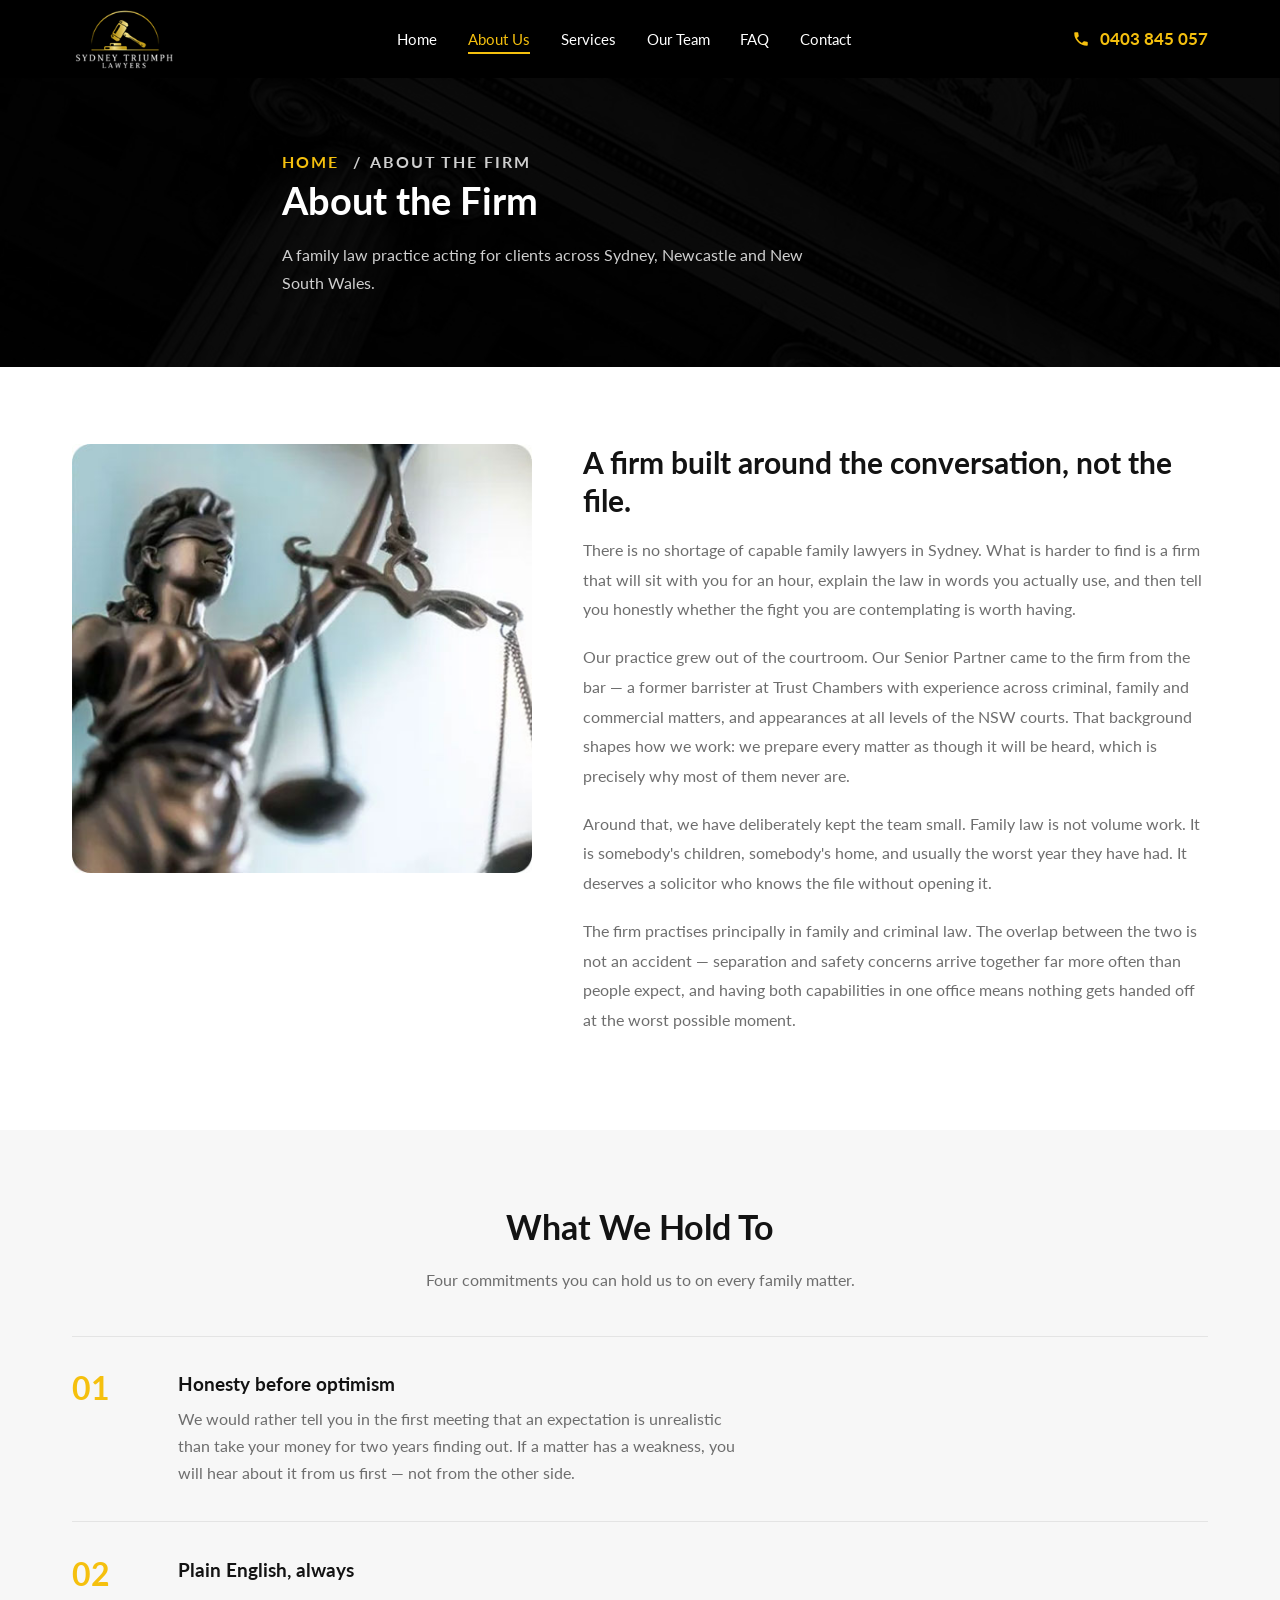
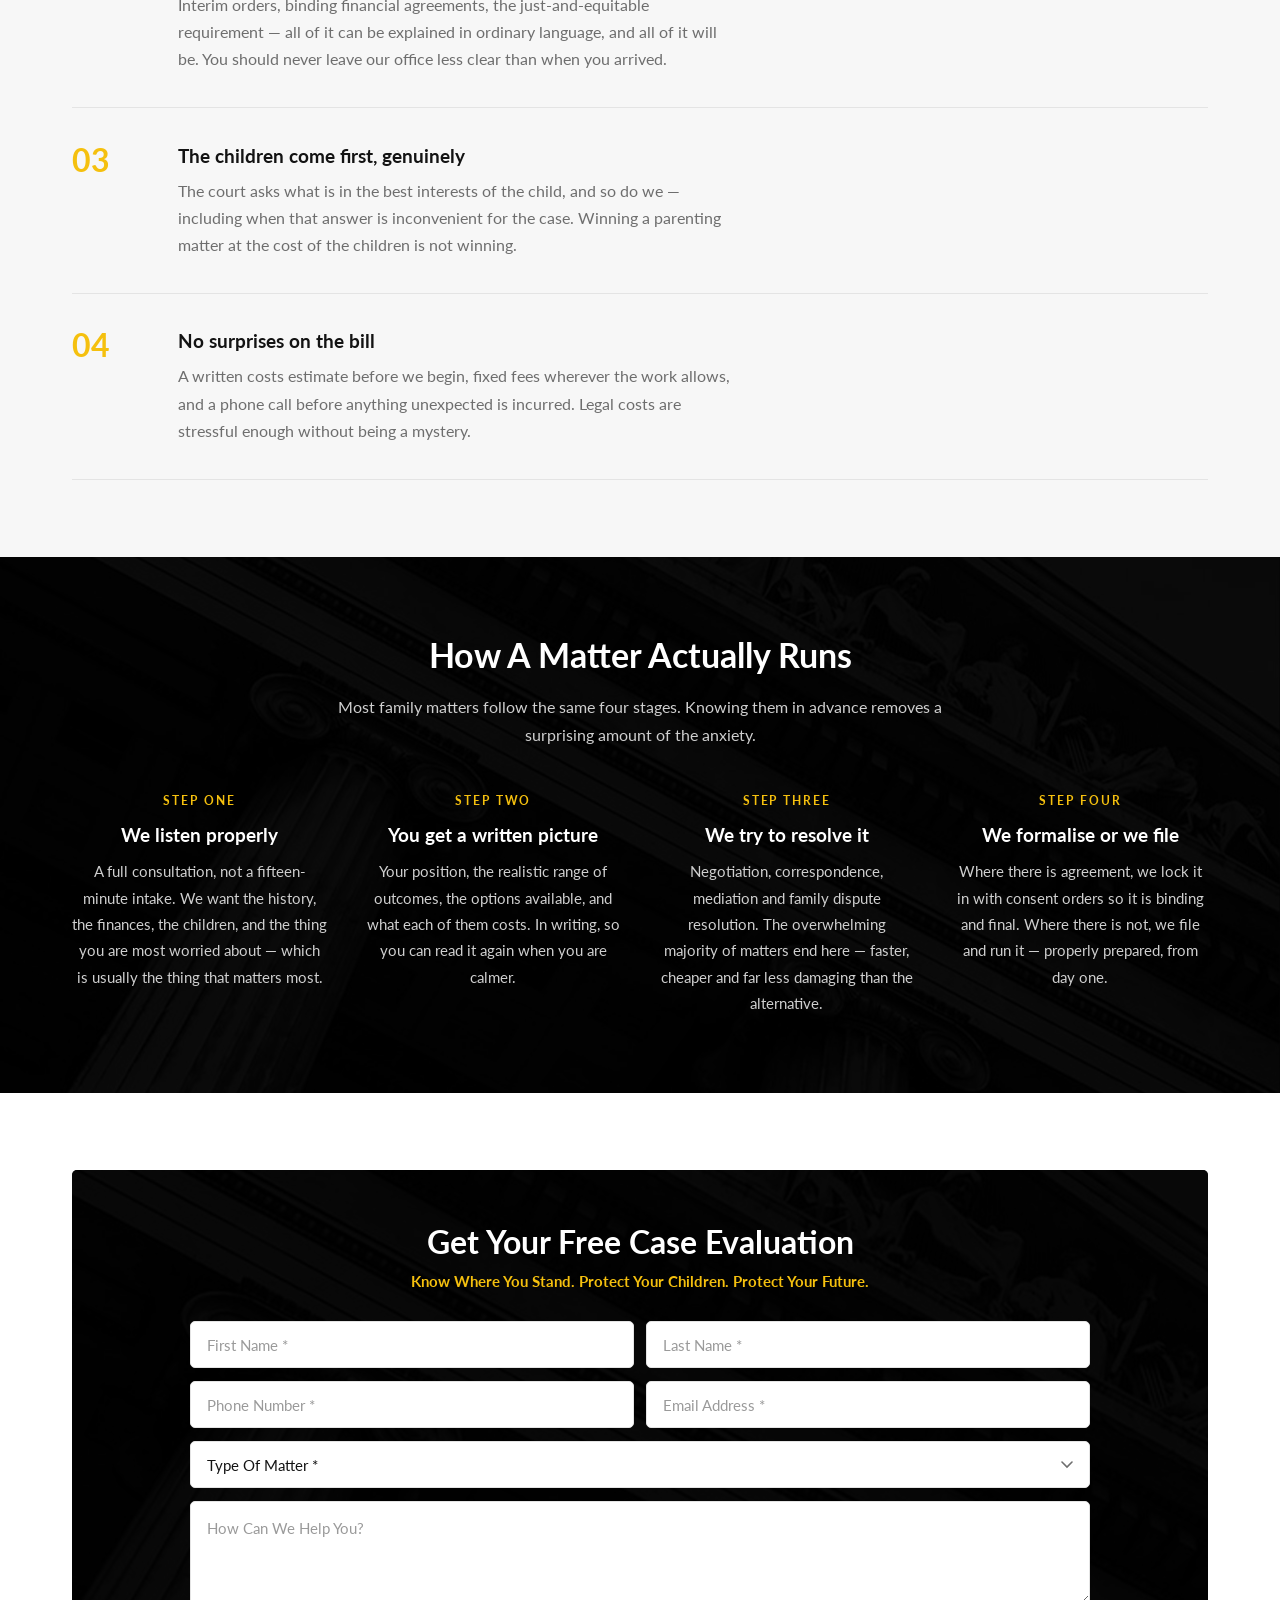
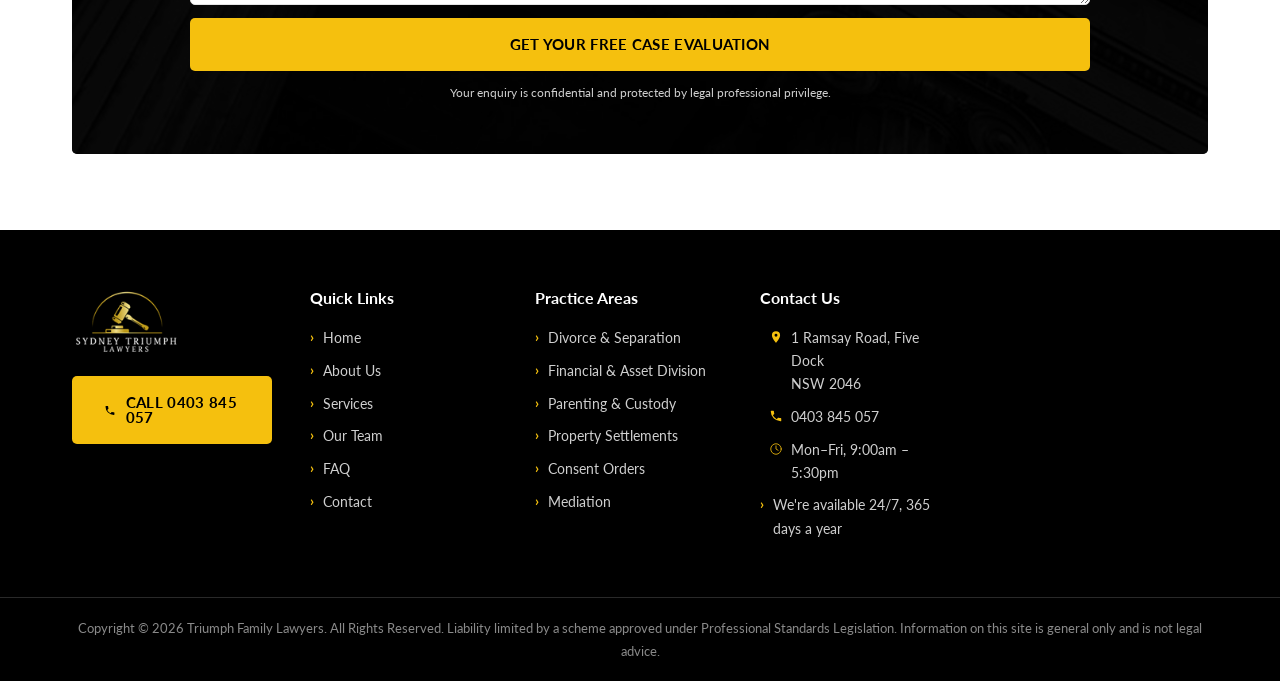
==== commit a7031477: "New phone number and worded step labels Phone changed to 0403 845 057 across every page until the la" ====
--- a/about-the-firm/index.html
+++ b/about-the-firm/index.html
@@ -436,8 +436,8 @@
 <li id="menu-item-16" class="menu-item menu-item-type-post_type menu-item-object-page menu-item-16"><a href="../contact/index.html">Contact</a></li>
 </ul></nav>
 		
-		<a class="callnum" href="tel:+61290373780">
-			<svg class="" width="18" height="18" viewBox="0 0 24 24" fill="currentColor" aria-hidden="true" focusable="false"><path d="M6.6 10.8a15.1 15.1 0 0 0 6.6 6.6l2.2-2.2c.3-.3.7-.4 1-.2 1.1.4 2.3.6 3.6.6.6 0 1 .4 1 1V20c0 .6-.4 1-1 1A17 17 0 0 1 3 4c0-.6.4-1 1-1h3.4c.6 0 1 .4 1 1 0 1.2.2 2.4.6 3.6.1.3 0 .7-.2 1l-2.2 2.2z"/></svg>			02 9037 3780		</a>
+		<a class="callnum" href="tel:+61403845057">
+			<svg class="" width="18" height="18" viewBox="0 0 24 24" fill="currentColor" aria-hidden="true" focusable="false"><path d="M6.6 10.8a15.1 15.1 0 0 0 6.6 6.6l2.2-2.2c.3-.3.7-.4 1-.2 1.1.4 2.3.6 3.6.6.6 0 1 .4 1 1V20c0 .6-.4 1-1 1A17 17 0 0 1 3 4c0-.6.4-1 1-1h3.4c.6 0 1 .4 1 1 0 1.2.2 2.4.6 3.6.1.3 0 .7-.2 1l-2.2 2.2z"/></svg>			0403 845 057		</a>
 
 					<button class="burger" type="button" aria-label="Menu" aria-expanded="false" aria-controls="nav">
 				<span></span><span></span><span></span>
@@ -568,14 +568,14 @@
 		<input type="hidden" name="action" value="tfl_enquiry">
 		<input type="hidden" name="tfl_source" value="about">
 		<input type="hidden" name="tfl_redirect" value="#">
-		<input type="hidden" id="tfl_nonce" name="tfl_nonce" value="f5fb80e2a2" /><input type="hidden" name="_wp_http_referer" value="/about-the-firm/" />
+		<input type="hidden" id="tfl_nonce" name="tfl_nonce" value="5ed6a89449" /><input type="hidden" name="_wp_http_referer" value="/about-the-firm/" />
 				<div class="tfl-hp" aria-hidden="true">
 			<label for="ab-website">Website</label>
 			<input id="ab-website" type="text" name="tfl_website" tabindex="-1" autocomplete="off">
 		</div>
 
 		<div class="form__ok" role="status">
-			Thank you — your enquiry has been sent. One of our family lawyers will contact you shortly.			For urgent matters call 02 9037 3780.		</div>
+			Thank you — your enquiry has been sent. One of our family lawyers will contact you shortly.			For urgent matters call 0403 845 057.		</div>
 
 		
 		<div class="form__row">
@@ -629,8 +629,8 @@
 									<img src="../wp-content/themes/triumph-family-law/assets/images/main-logo.png"
 					     alt="Triumph Family Lawyers" width="136" height="85" loading="lazy">
 				
-				<a class="btn btn--gold" href="tel:+61290373780">
-					<svg class="" width="15" height="15" viewBox="0 0 24 24" fill="currentColor" aria-hidden="true" focusable="false"><path d="M6.6 10.8a15.1 15.1 0 0 0 6.6 6.6l2.2-2.2c.3-.3.7-.4 1-.2 1.1.4 2.3.6 3.6.6.6 0 1 .4 1 1V20c0 .6-.4 1-1 1A17 17 0 0 1 3 4c0-.6.4-1 1-1h3.4c.6 0 1 .4 1 1 0 1.2.2 2.4.6 3.6.1.3 0 .7-.2 1l-2.2 2.2z"/></svg>					Call 02 9037 3780				</a>
+				<a class="btn btn--gold" href="tel:+61403845057">
+					<svg class="" width="15" height="15" viewBox="0 0 24 24" fill="currentColor" aria-hidden="true" focusable="false"><path d="M6.6 10.8a15.1 15.1 0 0 0 6.6 6.6l2.2-2.2c.3-.3.7-.4 1-.2 1.1.4 2.3.6 3.6.6.6 0 1 .4 1 1V20c0 .6-.4 1-1 1A17 17 0 0 1 3 4c0-.6.4-1 1-1h3.4c.6 0 1 .4 1 1 0 1.2.2 2.4.6 3.6.1.3 0 .7-.2 1l-2.2 2.2z"/></svg>					Call 0403 845 057				</a>
 			</div>
 
 			<div>
@@ -656,7 +656,7 @@
 						</li>
 					
 					<li class="foot__li--icon">
-						<svg class="foot__ico" width="14" height="14" viewBox="0 0 24 24" fill="currentColor" aria-hidden="true" focusable="false"><path d="M6.6 10.8a15.1 15.1 0 0 0 6.6 6.6l2.2-2.2c.3-.3.7-.4 1-.2 1.1.4 2.3.6 3.6.6.6 0 1 .4 1 1V20c0 .6-.4 1-1 1A17 17 0 0 1 3 4c0-.6.4-1 1-1h3.4c.6 0 1 .4 1 1 0 1.2.2 2.4.6 3.6.1.3 0 .7-.2 1l-2.2 2.2z"/></svg>						<a href="tel:+61290373780">02 9037 3780</a>
+						<svg class="foot__ico" width="14" height="14" viewBox="0 0 24 24" fill="currentColor" aria-hidden="true" focusable="false"><path d="M6.6 10.8a15.1 15.1 0 0 0 6.6 6.6l2.2-2.2c.3-.3.7-.4 1-.2 1.1.4 2.3.6 3.6.6.6 0 1 .4 1 1V20c0 .6-.4 1-1 1A17 17 0 0 1 3 4c0-.6.4-1 1-1h3.4c.6 0 1 .4 1 1 0 1.2.2 2.4.6 3.6.1.3 0 .7-.2 1l-2.2 2.2z"/></svg>						<a href="tel:+61403845057">0403 845 057</a>
 					</li>
 
 					
--- a/wp-content/themes/triumph-family-law/assets/css/wordpress.css
+++ b/wp-content/themes/triumph-family-law/assets/css/wordpress.css
@@ -603,6 +603,52 @@
 .foot--bare { padding-top: 1rem; }
 .foot--bare .foot__legal { border-top: 0; }
 
+/* --- Video block -------------------------------------------------------- */
+/* Sized so a 9:16 phone video sits at a sensible height beside its copy
+   rather than running the full width of the page. */
+
+.videoblock__in {
+  display: grid;
+  grid-template-columns: minmax(0, 340px) minmax(0, 1fr);
+  gap: clamp(1.6rem, 4vw, 3.4rem);
+  align-items: center;
+  max-width: 940px;
+  margin-inline: auto;
+}
+
+.videoblock__in--solo {
+  grid-template-columns: minmax(0, 340px);
+  justify-content: center;
+}
+
+.videoblock__player {
+  border-radius: var(--r);
+  overflow: hidden;
+  background: #000;
+  border: 2px solid var(--gold);
+  box-shadow: 0 24px 50px -30px rgba(0, 0, 0, 0.6);
+  line-height: 0;
+}
+
+.videoblock__player video {
+  width: 100%;
+  height: auto;
+  display: block;
+  max-height: 78vh;
+}
+
+.videoblock__copy p { color: var(--grey); line-height: 1.8; }
+.videoblock__copy p:first-child { margin-top: 0; }
+
+@media (max-width: 800px) {
+  .videoblock__in,
+  .videoblock__in--solo {
+    grid-template-columns: minmax(0, 320px);
+    justify-content: center;
+  }
+  .videoblock__copy { text-align: center; }
+}
+
 /* --- Blog --------------------------------------------------------------- */
 
 .postgrid {
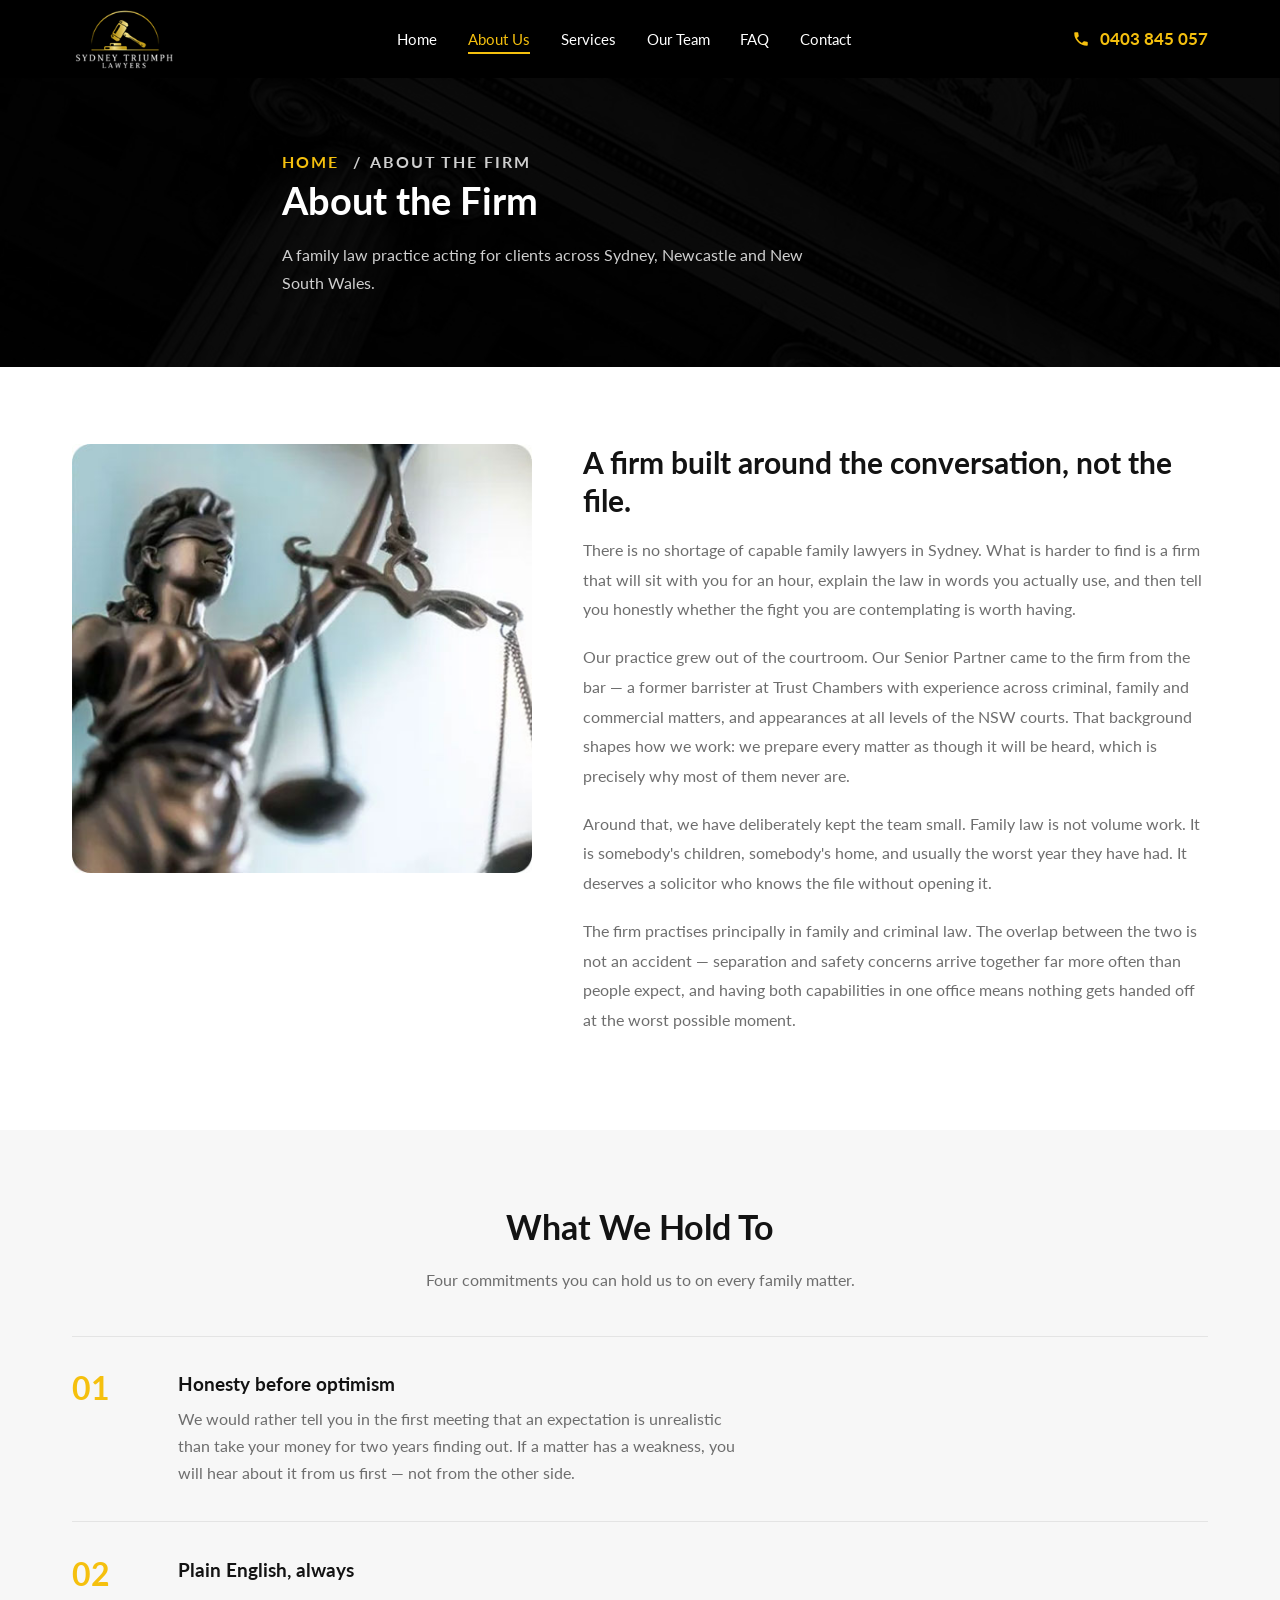
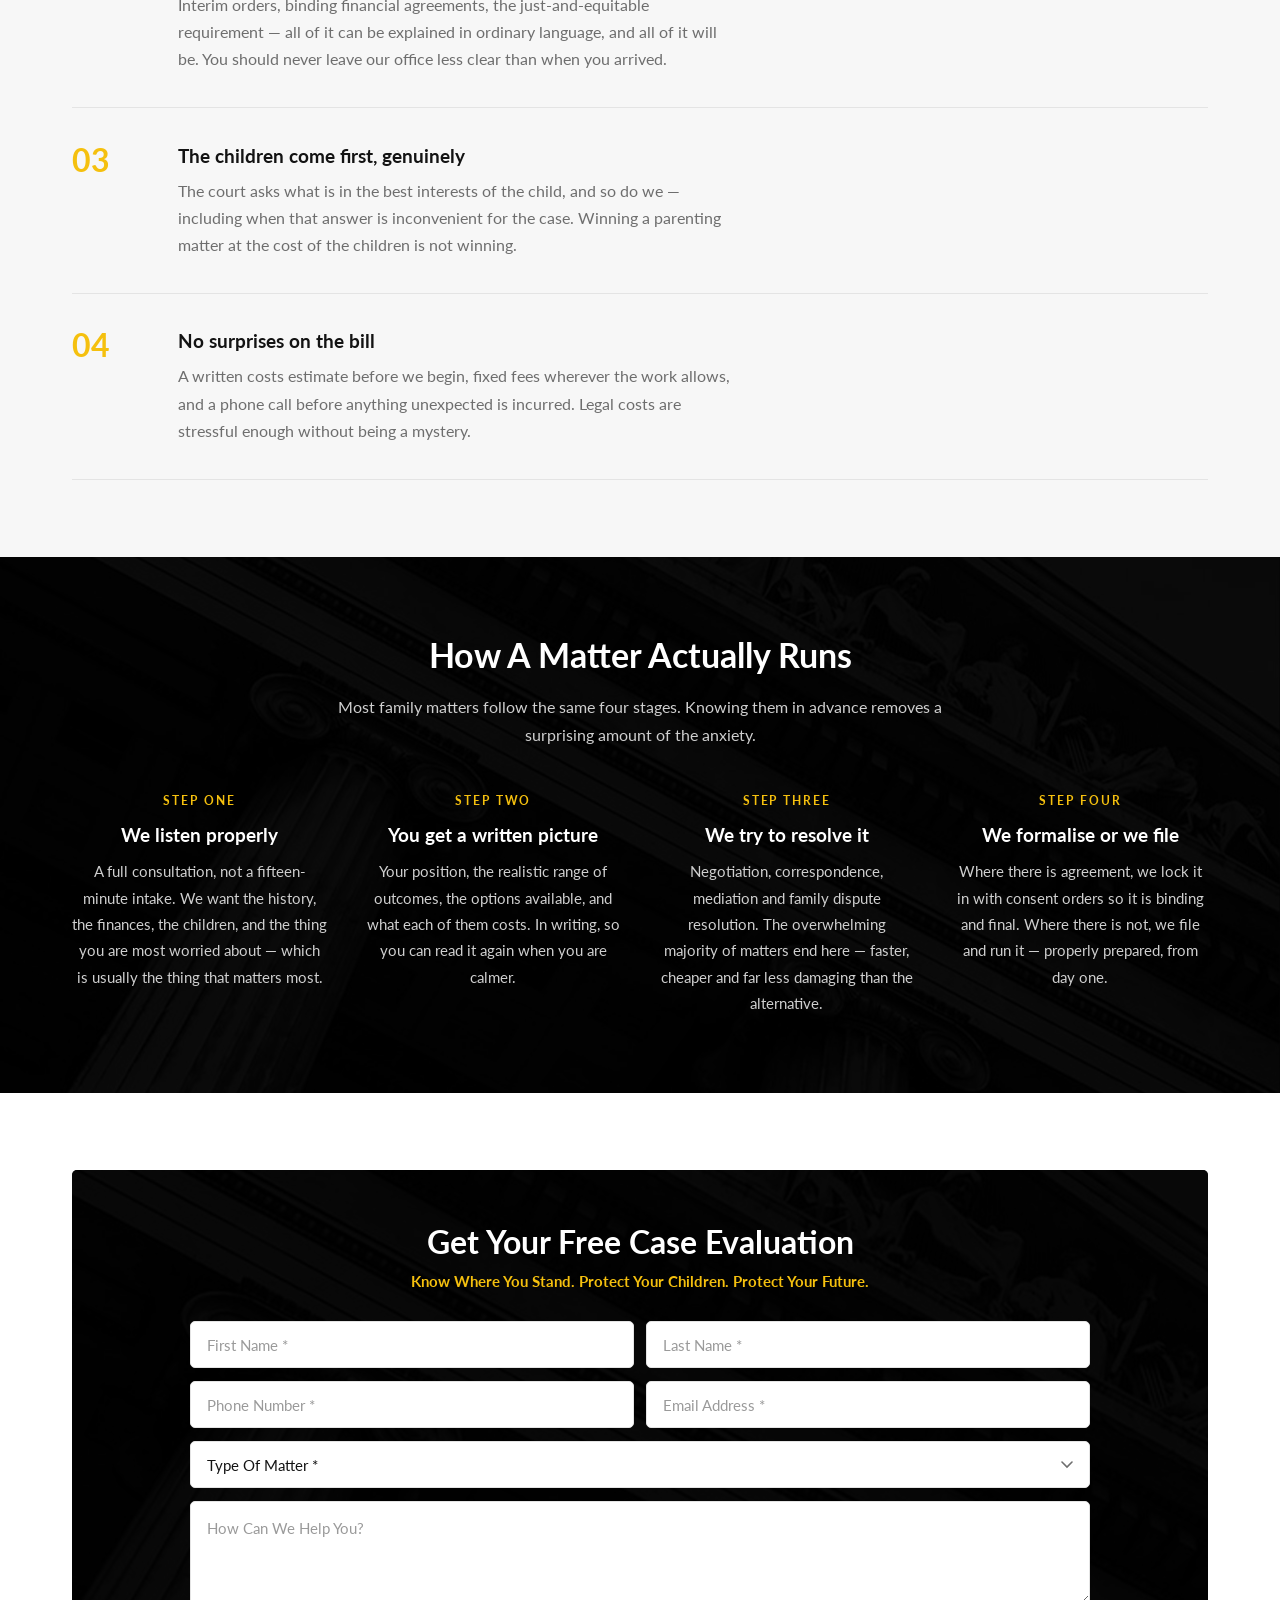
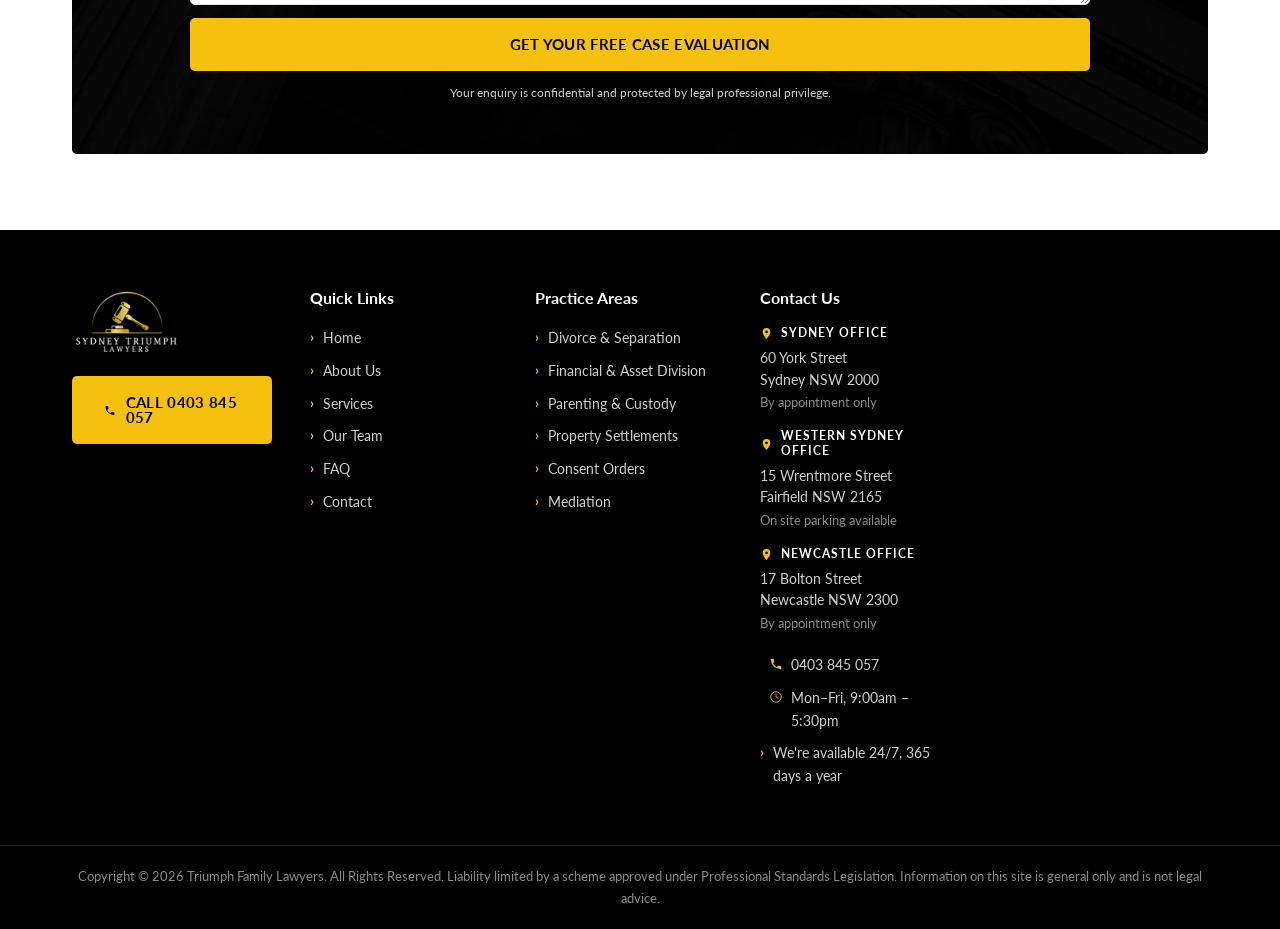
==== commit 67e778ff: "Add the three office locations Sydney, Western Sydney and Newcastle, laid out with a gold pin, addre" ====
--- a/about-the-firm/index.html
+++ b/about-the-firm/index.html
@@ -568,7 +568,7 @@
 		<input type="hidden" name="action" value="tfl_enquiry">
 		<input type="hidden" name="tfl_source" value="about">
 		<input type="hidden" name="tfl_redirect" value="#">
-		<input type="hidden" id="tfl_nonce" name="tfl_nonce" value="5ed6a89449" /><input type="hidden" name="_wp_http_referer" value="/about-the-firm/" />
+		<input type="hidden" id="tfl_nonce" name="tfl_nonce" value="5778784696" /><input type="hidden" name="_wp_http_referer" value="/about-the-firm/" />
 				<div class="tfl-hp" aria-hidden="true">
 			<label for="ab-website">Website</label>
 			<input id="ab-website" type="text" name="tfl_website" tabindex="-1" autocomplete="off">
@@ -649,12 +649,31 @@
 
 			<div>
 				<h4>Contact Us</h4>
-				<ul>
-											<li class="foot__li--icon">
-							<svg class="foot__ico" width="14" height="14" viewBox="0 0 24 24" fill="currentColor" aria-hidden="true" focusable="false"><path d="M12 2a7 7 0 0 0-7 7c0 5.2 7 13 7 13s7-7.8 7-13a7 7 0 0 0-7-7zm0 9.5A2.5 2.5 0 1 1 12 6.5a2.5 2.5 0 0 1 0 5z"/></svg>							<span>
-								1 Ramsay Road, Five Dock																	<br>NSW 2046															</span>
-						</li>
-					
+									<div class="foot__offices">
+													<div class="office">
+								<h4 class="office__name">
+									<svg class="office__pin" width="13" height="13" viewBox="0 0 24 24" fill="currentColor" aria-hidden="true" focusable="false"><path d="M12 2a7 7 0 0 0-7 7c0 5.2 7 13 7 13s7-7.8 7-13a7 7 0 0 0-7-7zm0 9.5A2.5 2.5 0 1 1 12 6.5a2.5 2.5 0 0 1 0 5z"/></svg>									Sydney Office								</h4>
+																	<p class="office__address">60 York Street<br />
+Sydney NSW 2000</p>
+																									<p class="office__note">By appointment only</p>
+															</div>
+													<div class="office">
+								<h4 class="office__name">
+									<svg class="office__pin" width="13" height="13" viewBox="0 0 24 24" fill="currentColor" aria-hidden="true" focusable="false"><path d="M12 2a7 7 0 0 0-7 7c0 5.2 7 13 7 13s7-7.8 7-13a7 7 0 0 0-7-7zm0 9.5A2.5 2.5 0 1 1 12 6.5a2.5 2.5 0 0 1 0 5z"/></svg>									Western Sydney Office								</h4>
+																	<p class="office__address">15 Wrentmore Street<br />
+Fairfield NSW 2165</p>
+																									<p class="office__note">On site parking available</p>
+															</div>
+													<div class="office">
+								<h4 class="office__name">
+									<svg class="office__pin" width="13" height="13" viewBox="0 0 24 24" fill="currentColor" aria-hidden="true" focusable="false"><path d="M12 2a7 7 0 0 0-7 7c0 5.2 7 13 7 13s7-7.8 7-13a7 7 0 0 0-7-7zm0 9.5A2.5 2.5 0 1 1 12 6.5a2.5 2.5 0 0 1 0 5z"/></svg>									Newcastle Office								</h4>
+																	<p class="office__address">17 Bolton Street<br />
+Newcastle NSW 2300</p>
+																									<p class="office__note">By appointment only</p>
+															</div>
+											</div>
+				
+				<ul style="margin-top:1.2rem">
 					<li class="foot__li--icon">
 						<svg class="foot__ico" width="14" height="14" viewBox="0 0 24 24" fill="currentColor" aria-hidden="true" focusable="false"><path d="M6.6 10.8a15.1 15.1 0 0 0 6.6 6.6l2.2-2.2c.3-.3.7-.4 1-.2 1.1.4 2.3.6 3.6.6.6 0 1 .4 1 1V20c0 .6-.4 1-1 1A17 17 0 0 1 3 4c0-.6.4-1 1-1h3.4c.6 0 1 .4 1 1 0 1.2.2 2.4.6 3.6.1.3 0 .7-.2 1l-2.2 2.2z"/></svg>						<a href="tel:+61403845057">0403 845 057</a>
 					</li>
--- a/wp-content/themes/triumph-family-law/assets/css/wordpress.css
+++ b/wp-content/themes/triumph-family-law/assets/css/wordpress.css
@@ -603,6 +603,174 @@
 .foot--bare { padding-top: 1rem; }
 .foot--bare .foot__legal { border-top: 0; }
 
+/* --- Office locations --------------------------------------------------- */
+
+.offices__grid {
+  display: grid;
+  gap: clamp(1.8rem, 4vw, 3rem) clamp(1.6rem, 4vw, 3.4rem);
+  grid-template-columns: repeat(auto-fit, minmax(250px, 1fr));
+  max-width: 1000px;
+  margin-inline: auto;
+}
+
+.offices__grid--1 { grid-template-columns: minmax(0, 420px); justify-content: center; }
+.offices__grid--2 { grid-template-columns: repeat(auto-fit, minmax(280px, 1fr)); max-width: 760px; }
+
+.office__name {
+  display: flex;
+  align-items: center;
+  gap: 0.5rem;
+  font-size: 0.95rem;
+  font-weight: 700;
+  letter-spacing: 0.09em;
+  text-transform: uppercase;
+  color: var(--gold);
+  margin: 0 0 0.8rem;
+}
+
+.office__pin { flex: none; color: var(--gold); }
+
+.office__address {
+  font-size: 1.06rem;
+  line-height: 1.55;
+  color: var(--white);
+  margin: 0 0 0.7rem;
+}
+
+.office__note {
+  font-size: 0.9rem;
+  line-height: 1.55;
+  color: var(--grey-light);
+  margin: 0;
+}
+
+/* On a light background the palette flips */
+.offices:not(.band--dark) .office__address { color: var(--ink); }
+.offices:not(.band--dark) .office__note { color: var(--grey); }
+.offices:not(.band--dark) .office__name,
+.offices:not(.band--dark) .office__pin { color: var(--gold-dark); }
+
+/* Footer variant — compact, stacked */
+.foot__offices { display: grid; gap: 1rem; margin-top: 0.2rem; }
+.foot__offices .office__name { font-size: 0.72rem; margin-bottom: 0.35rem; }
+.foot__offices .office__address { font-size: 0.9rem; line-height: 1.5; margin-bottom: 0.2rem; color: var(--grey-light); }
+.foot__offices .office__note { font-size: 0.8rem; color: #8A8A8A; }
+
+@media (max-width: 620px) {
+  .office__address { font-size: 1rem; }
+}
+
+/* --- Hero proof row (memberships + award) ------------------------------- */
+
+.hero__proof {
+  display: flex;
+  align-items: center;
+  gap: clamp(1.2rem, 3vw, 2.2rem);
+  flex-wrap: wrap;
+  margin-top: 1.6rem;
+}
+
+.hero__proof .hero__badges { margin: 0; flex: 1 1 300px; min-width: 0; }
+.hero__proof .hero__badges img { width: 100%; max-width: 460px; height: auto; }
+
+.hero__award { flex: none; }
+
+.hero__award img {
+  height: clamp(78px, 11vw, 116px);
+  width: auto;
+  display: block;
+  /* Rounded so a badge supplied as a rectangular JPG (rather than a cut-out
+     PNG) still reads as deliberate against the hero photograph. */
+  border-radius: 5px;
+  filter: drop-shadow(0 6px 16px rgba(0, 0, 0, 0.45));
+}
+
+@media (max-width: 620px) {
+  .hero__proof { gap: 1.1rem; }
+  .hero__proof .hero__badges { flex: 1 1 100%; }
+  .hero__award img { height: 74px; }
+}
+
+/* --- "As Seen On" media strip ------------------------------------------- */
+
+.mediastrip {
+  background: var(--white);
+  border-bottom: 1px solid var(--line);
+  padding-block: clamp(1.6rem, 3vw, 2.4rem);
+  overflow: hidden;
+}
+
+.mediastrip__title {
+  text-align: center;
+  font-size: 0.78rem;
+  font-weight: 700;
+  letter-spacing: 0.18em;
+  text-transform: uppercase;
+  color: var(--grey);
+  margin: 0 0 1.3rem;
+}
+
+.mediastrip__viewport { width: 100%; }
+
+.mediastrip__track {
+  list-style: none;
+  margin: 0;
+  padding: 0;
+  display: flex;
+  align-items: center;
+  justify-content: center;
+  flex-wrap: wrap;
+  gap: clamp(1.8rem, 5vw, 3.6rem);
+}
+
+.mediastrip__track li { flex: none; }
+
+.mediastrip__track img {
+  height: 46px;
+  width: auto;
+  max-width: 160px;
+  object-fit: contain;
+  /* Mastheads come in every colour; greyscale keeps the row looking like one
+     set rather than a jumble, and lifts on hover. */
+  filter: grayscale(1);
+  opacity: 0.62;
+  transition: filter 0.3s var(--ease), opacity 0.3s var(--ease);
+}
+
+.mediastrip__track a:hover img,
+.mediastrip__track img:hover { filter: grayscale(0); opacity: 1; }
+
+/* Marquee, only when there are enough logos to overflow */
+.mediastrip__viewport.is-scrolling { position: relative; }
+
+.mediastrip__viewport.is-scrolling .mediastrip__track {
+  flex-wrap: nowrap;
+  justify-content: flex-start;
+  width: max-content;
+  animation: tflMarquee 34s linear infinite;
+}
+
+.mediastrip__viewport.is-scrolling:hover .mediastrip__track { animation-play-state: paused; }
+
+@keyframes tflMarquee {
+  from { transform: translateX(0); }
+  to   { transform: translateX(-50%); }
+}
+
+@media (max-width: 620px) {
+  .mediastrip__track img { height: 34px; max-width: 120px; }
+  .mediastrip__track { gap: 1.6rem; }
+}
+
+@media (prefers-reduced-motion: reduce) {
+  .mediastrip__viewport.is-scrolling .mediastrip__track {
+    animation: none;
+    flex-wrap: wrap;
+    justify-content: center;
+    width: auto;
+  }
+}
+
 /* --- Video block -------------------------------------------------------- */
 /* Sized so a 9:16 phone video sits at a sensible height beside its copy
    rather than running the full width of the page. */
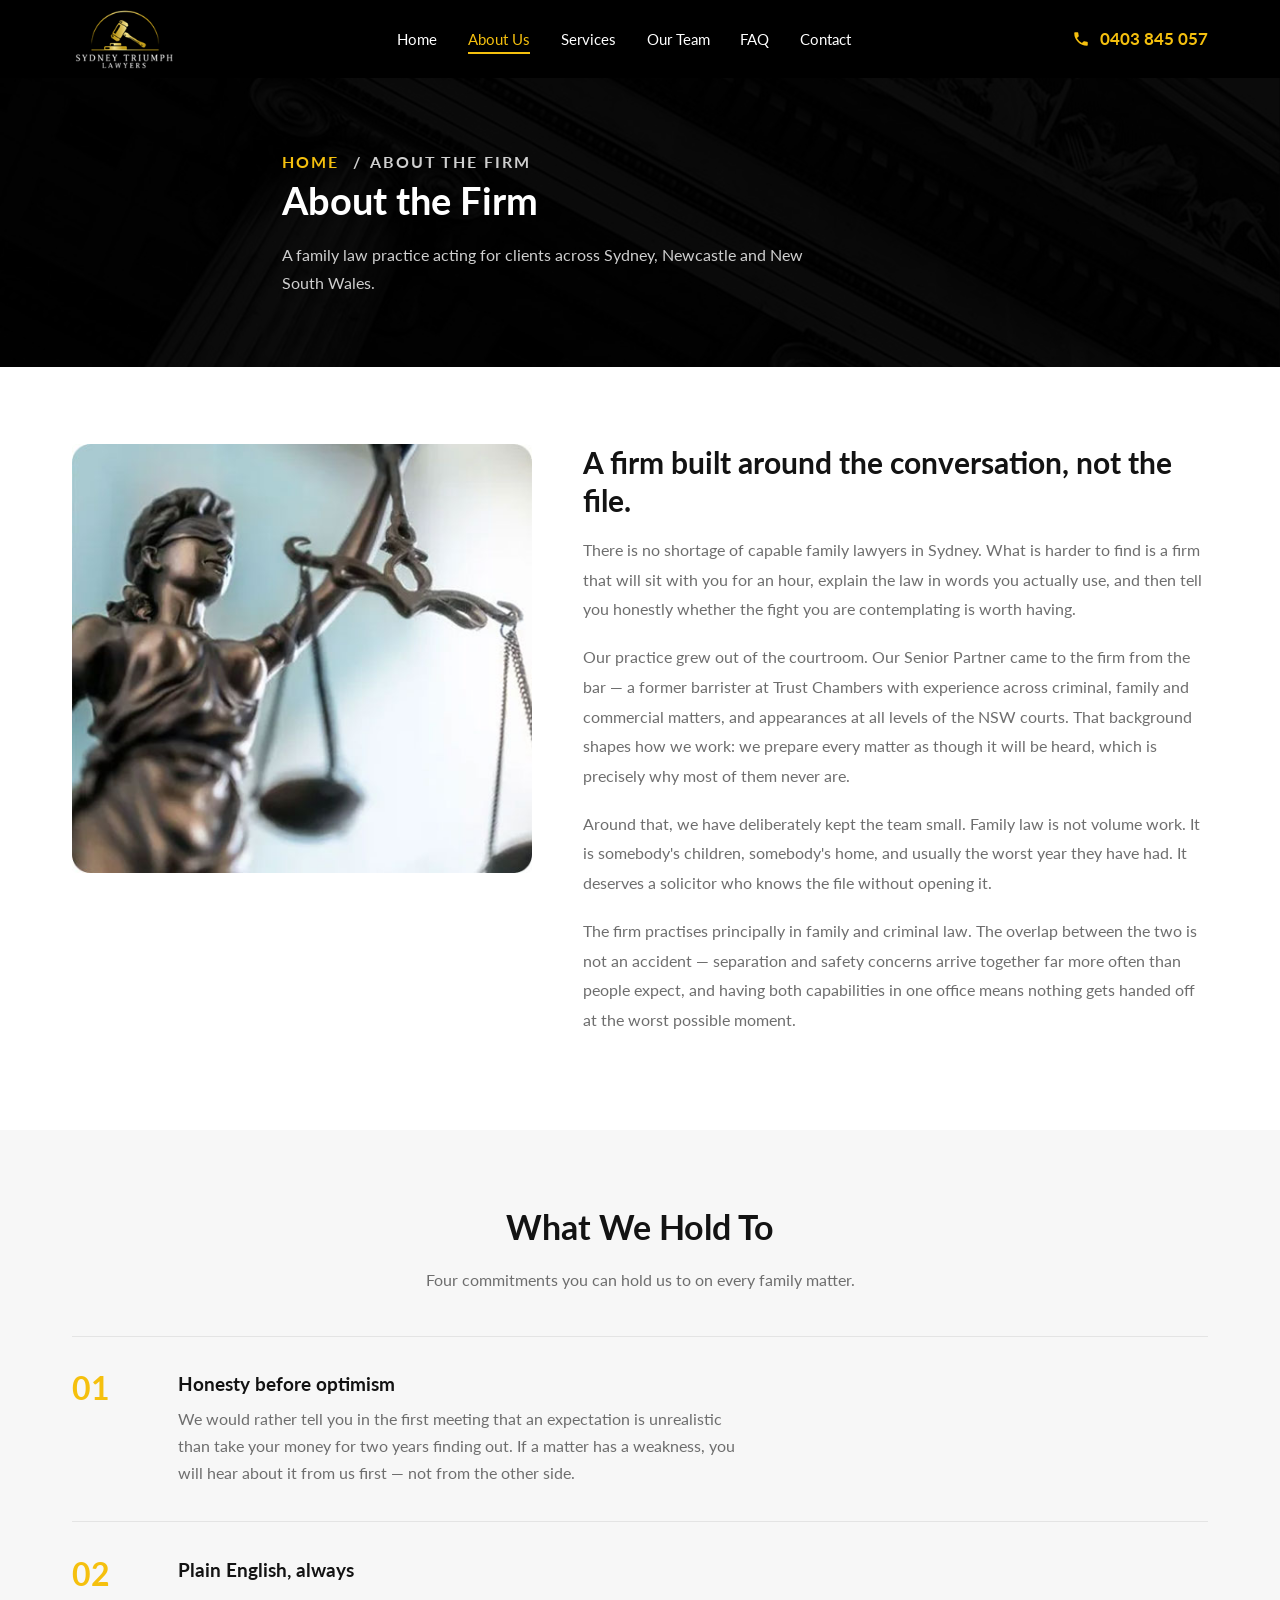
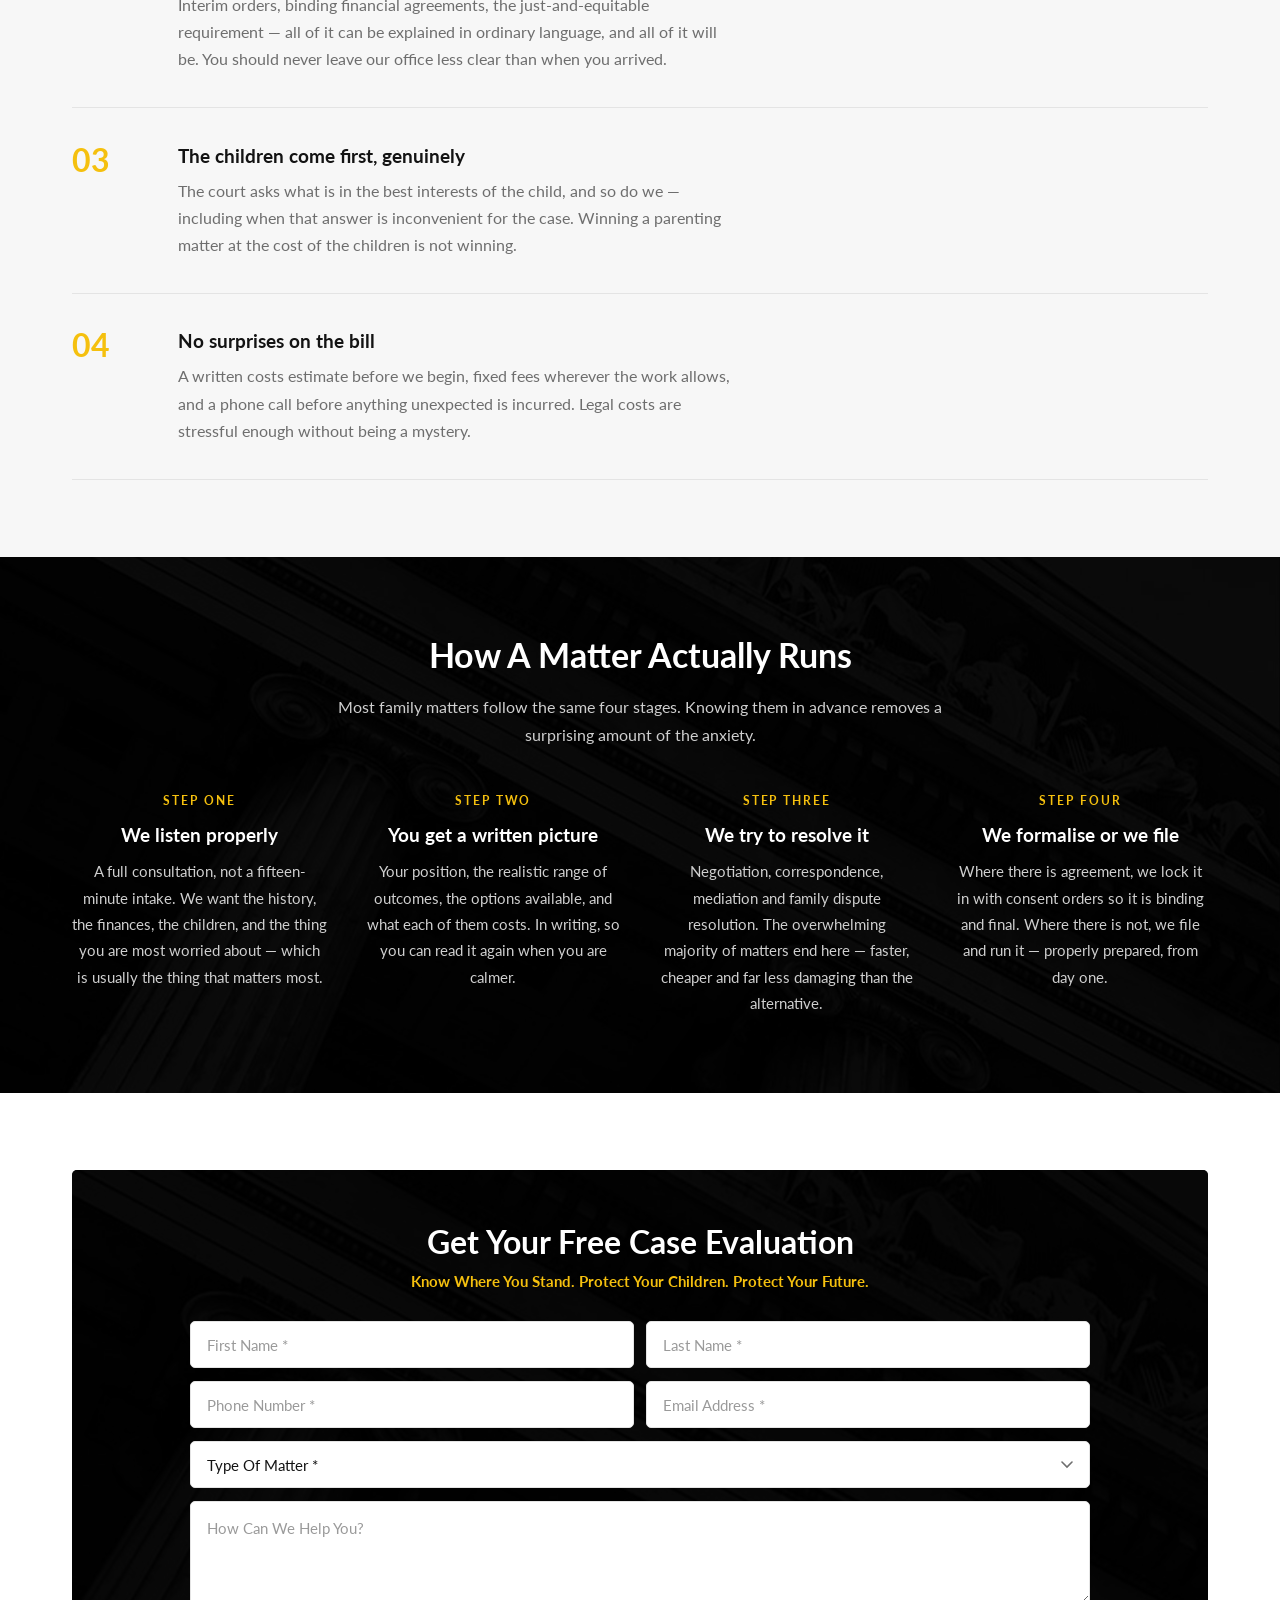
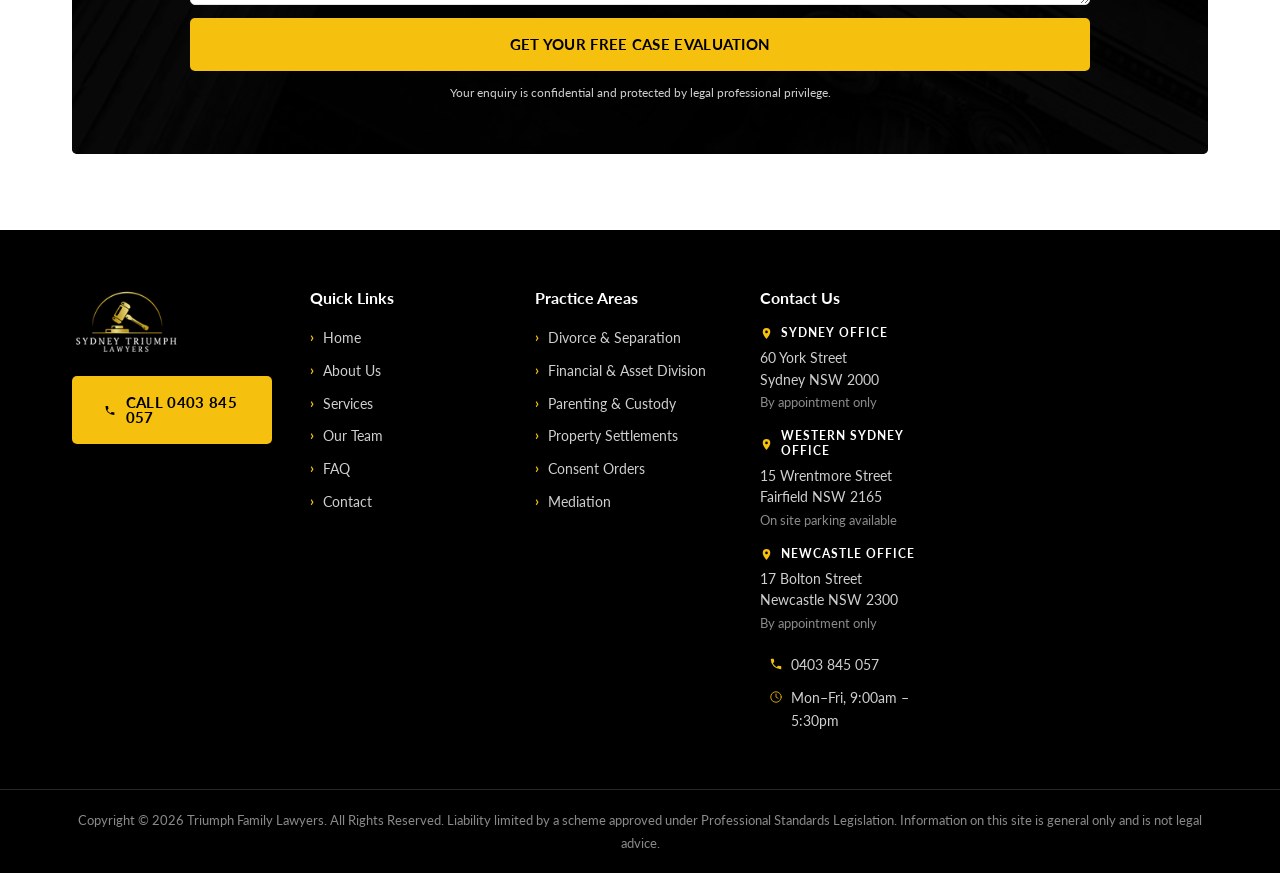
==== commit 274b45c0: "Drop the map placeholder and the 24/7 footer line The contact page no longer shows a "add a Google M" ====
--- a/about-the-firm/index.html
+++ b/about-the-firm/index.html
@@ -683,7 +683,6 @@
 							<svg class="foot__ico" width="14" height="14" viewBox="0 0 24 24" fill="none" stroke="currentColor" stroke-width="1.4" stroke-linecap="round" stroke-linejoin="round" aria-hidden="true" focusable="false"><circle cx="12" cy="12" r="9"/><path d="M12 6.6V12l3.6 2.2"/></svg>							<span>Mon–Fri, 9:00am – 5:30pm</span>
 						</li>
 					
-											<li>We&#039;re available 24/7, 365 days a year</li>
 									</ul>
 			</div>
 
